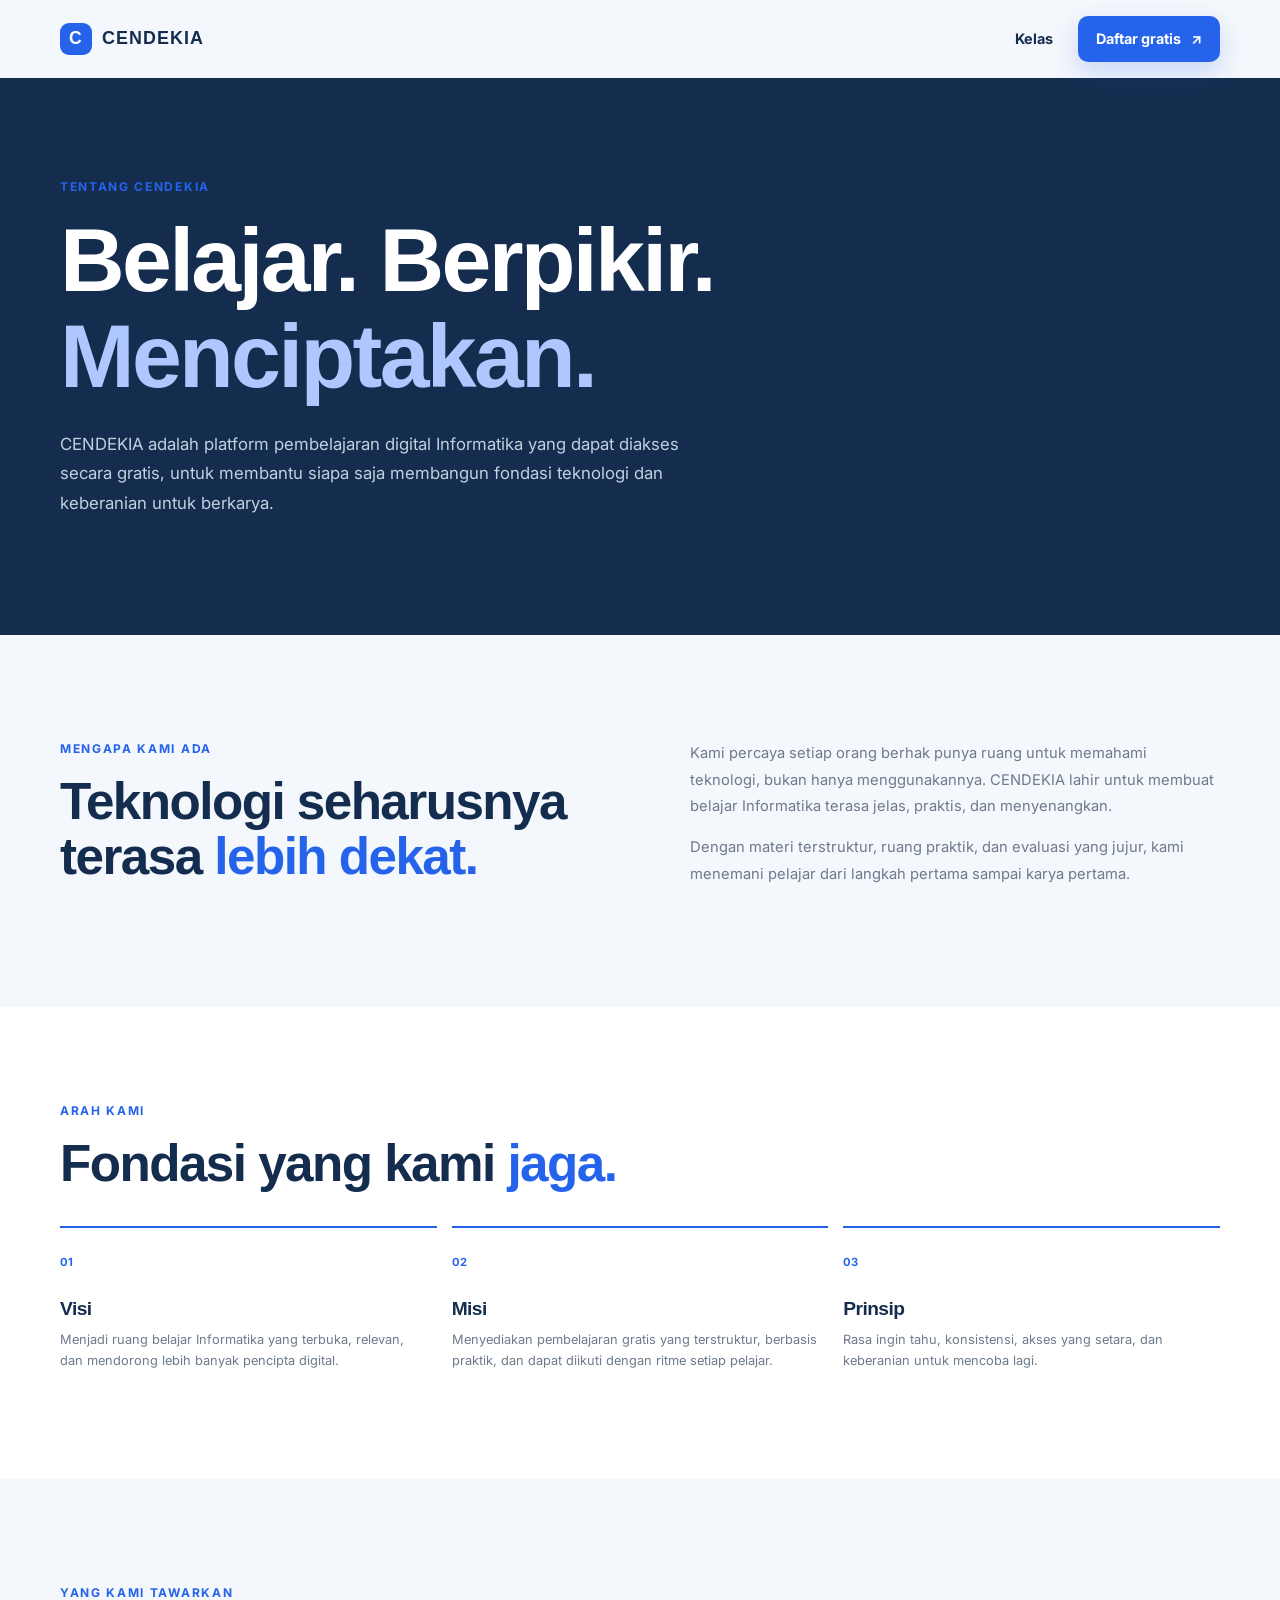
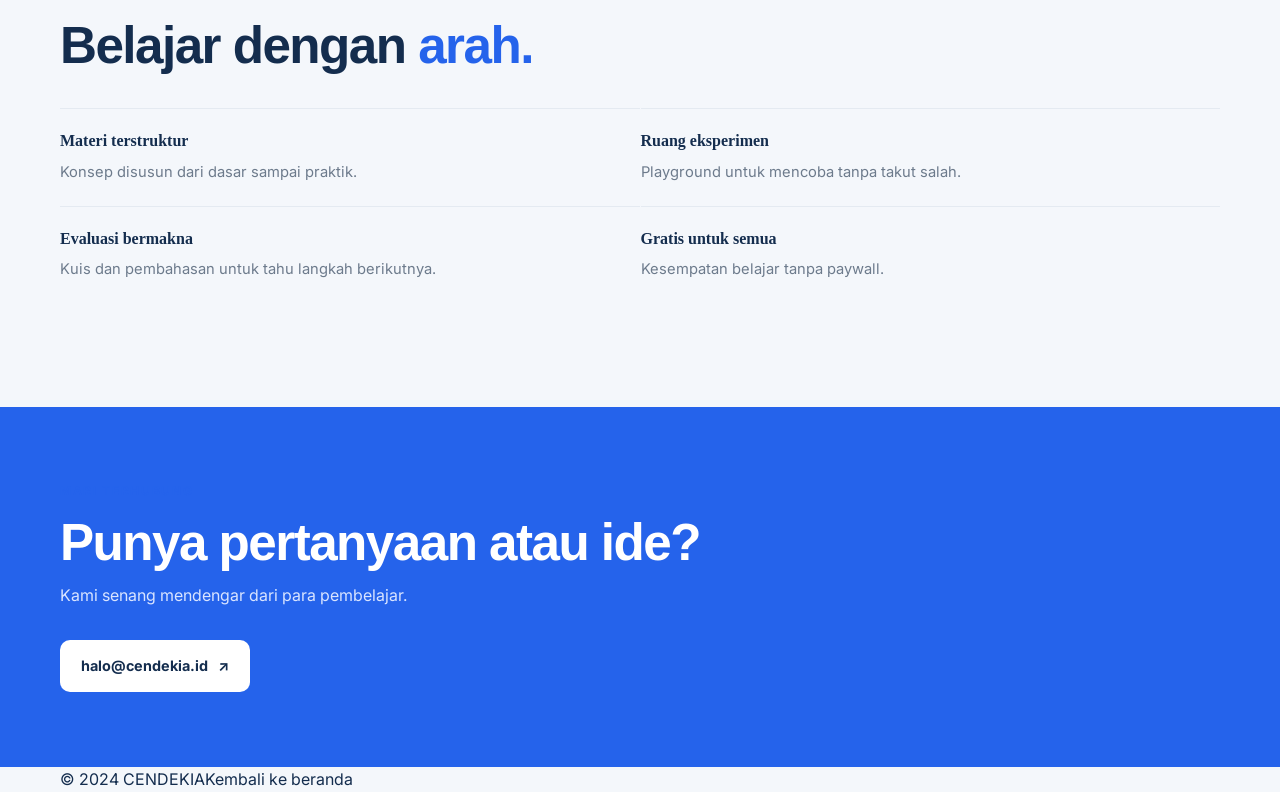
==== about.html @ f60ecfa5 "Initial commit" ====
<!DOCTYPE html><html lang="id"><head><meta charset="UTF-8"><meta name="viewport" content="width=device-width, initial-scale=1.0"><meta name="description" content="Tentang CENDEKIA, platform belajar informatika gratis."><title>Tentang Kami | CENDEKIA</title><link rel="stylesheet" href="css/global.css"><link rel="stylesheet" href="css/components.css"><link rel="stylesheet" href="css/pages.css"><link rel="stylesheet" href="css/about.css"><script src="js/theme.js" defer></script></head><body><header class="site-header"><nav class="navbar container"><a class="brand" href="index.html"><span class="brand-mark">C</span><span>CENDEKIA</span></a><div class="nav-actions"><a class="button button-ghost" href="catalog.html">Kelas</a><a class="button button-primary button-small" href="register.html">Daftar gratis <span>↗</span></a></div></nav></header><main><section class="about-hero"><div class="container"><p class="section-kicker">Tentang CENDEKIA</p><h1>Belajar. Berpikir.<br><em>Menciptakan.</em></h1><p>CENDEKIA adalah platform pembelajaran digital Informatika yang dapat diakses secara gratis, untuk membantu siapa saja membangun fondasi teknologi dan keberanian untuk berkarya.</p></div></section><section class="container about-section about-intro"><div><p class="section-kicker">Mengapa kami ada</p><h2>Teknologi seharusnya terasa <span>lebih dekat.</span></h2></div><div><p>Kami percaya setiap orang berhak punya ruang untuk memahami teknologi, bukan hanya menggunakannya. CENDEKIA lahir untuk membuat belajar Informatika terasa jelas, praktis, dan menyenangkan.</p><p>Dengan materi terstruktur, ruang praktik, dan evaluasi yang jujur, kami menemani pelajar dari langkah pertama sampai karya pertama.</p></div></section><section class="about-values"><div class="container"><div class="about-section-heading"><p class="section-kicker">Arah kami</p><h2>Fondasi yang kami <span>jaga.</span></h2></div><div class="values-grid"><article><span>01</span><h3>Visi</h3><p>Menjadi ruang belajar Informatika yang terbuka, relevan, dan mendorong lebih banyak pencipta digital.</p></article><article><span>02</span><h3>Misi</h3><p>Menyediakan pembelajaran gratis yang terstruktur, berbasis praktik, dan dapat diikuti dengan ritme setiap pelajar.</p></article><article><span>03</span><h3>Prinsip</h3><p>Rasa ingin tahu, konsistensi, akses yang setara, dan keberanian untuk mencoba lagi.</p></article></div></div></section><section class="container about-section advantage-section"><div class="about-section-heading"><p class="section-kicker">Yang kami tawarkan</p><h2>Belajar dengan <span>arah.</span></h2></div><div class="advantage-grid"><div><strong>Materi terstruktur</strong><p>Konsep disusun dari dasar sampai praktik.</p></div><div><strong>Ruang eksperimen</strong><p>Playground untuk mencoba tanpa takut salah.</p></div><div><strong>Evaluasi bermakna</strong><p>Kuis dan pembahasan untuk tahu langkah berikutnya.</p></div><div><strong>Gratis untuk semua</strong><p>Kesempatan belajar tanpa paywall.</p></div></div></section><section class="about-contact"><div class="container"><p class="section-kicker">Mari terhubung</p><h2>Punya pertanyaan atau ide?</h2><p>Kami senang mendengar dari para pembelajar.</p><a class="button button-white" href="mailto:halo@cendekia.id">halo@cendekia.id <span>↗</span></a></div></section></main><footer class="site-footer"><div class="container footer-bottom"><span>© 2024 CENDEKIA</span><a href="index.html">Kembali ke beranda</a></div></footer></body></html>
---- css/global.css ----
@import url('https://fonts.googleapis.com/css2?family=Inter:wght@400;500;600;700&display=swap');
:root { --navy:#142D4E; --blue:#2563EB; --bg:#F4F7FB; --white:#FFFFFF; --green:#16A37A; --orange:#F59E0B; --ink:#142D4E; --muted:#6D7B8C; --line:#E4EAF1; --shadow:0 18px 50px rgba(20,45,78,.10); --radius:18px; }
* { box-sizing:border-box; }
html { scroll-behavior:smooth; }
body { margin:0; color:var(--ink); background:var(--bg); font-family:'Inter','DM Sans',sans-serif; font-size:16px; line-height:1.55; overflow-x:hidden; }
body.menu-open { overflow:hidden; }
a { color:inherit; text-decoration:none; }
button { font:inherit; }
img { display:block; max-width:100%; }
.container { width:min(1160px, calc(100% - 64px)); margin-inline:auto; }
.section { padding-block:110px; }
.section-kicker { color:var(--blue); font-size:.75rem; font-weight:700; letter-spacing:.14em; margin:0 0 15px; text-transform:uppercase; }
h1,h2,h3,p { margin-top:0; }
h1,h2,h3 { font-family:'Space Grotesk',sans-serif; line-height:1.08; letter-spacing:-.03em; }
h2 { font-size:clamp(2rem,4vw,3.2rem); margin-bottom:0; }
.brand { align-items:center; display:inline-flex; gap:10px; font-family:'Space Grotesk',sans-serif; font-size:1.12rem; font-weight:700; letter-spacing:.06em; }
.brand-mark { align-items:center; background:var(--blue); border-radius:9px; color:var(--white); display:inline-flex; font-size:1.1rem; height:32px; justify-content:center; width:32px; }
.button { align-items:center; border:1px solid transparent; border-radius:10px; display:inline-flex; font-size:.9rem; font-weight:700; gap:10px; justify-content:center; padding:14px 20px; transition:transform .2s, box-shadow .2s, background .2s; }
.button:hover { transform:translateY(-2px); }
.button-primary { background:var(--blue); box-shadow:0 10px 24px rgba(37,99,235,.22); color:var(--white); }
.button-primary:hover { box-shadow:0 14px 28px rgba(37,99,235,.32); }
.button-secondary { background:var(--white); border-color:var(--line); color:var(--navy); }
.button-dark { background:var(--navy); color:var(--white); }
.button-white { background:var(--white); color:var(--navy); }
.button-ghost { padding:10px 14px; }
.button-small { padding:11px 17px; }
.text-link { align-items:center; color:var(--blue); display:inline-flex; font-size:.9rem; font-weight:700; gap:8px; white-space:nowrap; }
.text-link span, .course-detail span { font-size:1.1rem; }
.visually-hidden { border:0; clip:rect(0 0 0 0); clip-path:inset(50%); height:1px; margin:-1px; overflow:hidden; padding:0; position:absolute; white-space:nowrap; width:1px; }
body.theme-dark .site-header { background:rgba(13,28,45,.92); } body.theme-dark .site-footer { background:#091625; } body.theme-dark .course-card, body.theme-dark .category-light, body.theme-dark .button-secondary, body.theme-dark .catalog-toolbar, body.theme-dark .quiz-card, body.theme-dark .progress-panel, body.theme-dark .progress-stats article { background:var(--white); color:var(--ink); } body.theme-dark .search-input, body.theme-dark .filter-select { background:#1B3652; color:var(--ink); }
---- css/components.css ----
.site-header { background:rgba(244,247,251,.9); position:sticky; top:0; z-index:20; backdrop-filter:blur(16px); }
.navbar { align-items:center; display:flex; height:78px; justify-content:space-between; }
.nav-panel { align-items:center; display:flex; gap:60px; }
.nav-links,.nav-actions { align-items:center; display:flex; gap:30px; }
.nav-actions { gap:10px; }
.nav-link { color:#718095; font-size:.87rem; font-weight:600; position:relative; }
.nav-link::after { background:var(--blue); bottom:-8px; content:''; height:2px; left:0; position:absolute; transform:scaleX(0); transform-origin:left; transition:transform .2s; width:100%; }
.nav-link:hover,.nav-link.is-active { color:var(--navy); }
.nav-link.is-active::after,.nav-link:hover::after { transform:scaleX(1); }
.menu-toggle { background:none; border:0; cursor:pointer; display:none; padding:8px; }
.menu-toggle span { background:var(--navy); display:block; height:2px; margin:5px 0; transition:.2s; width:22px; }
.hero { align-items:center; display:grid; gap:60px; grid-template-columns:1fr 1.02fr; min-height:calc(100vh - 78px); padding-bottom:120px; padding-top:80px; }
.eyebrow { align-items:center; color:var(--green); display:flex; font-size:.78rem; font-weight:700; gap:9px; letter-spacing:.03em; margin-bottom:22px; }
.eyebrow-dot { background:var(--green); border-radius:50%; box-shadow:0 0 0 5px rgba(22,163,122,.12); display:inline-block; height:7px; width:7px; }
.hero h1 { font-size:clamp(3.2rem,6.1vw,5.5rem); margin-bottom:25px; max-width:670px; }
h1 em,h2 span { color:var(--blue); font-style:normal; }
.hero-description { color:var(--muted); font-size:1.08rem; line-height:1.7; max-width:490px; }
.hero-actions { display:flex; flex-wrap:wrap; gap:12px; margin-top:35px; }
.play-icon { align-items:center; border:1px solid var(--line); border-radius:50%; display:inline-flex; font-size:.55rem; height:24px; justify-content:center; width:24px; }
.hero-proof { align-items:center; display:flex; gap:13px; margin-top:45px; }
.hero-proof p { color:var(--muted); font-size:.78rem; margin:0; }
.hero-proof strong { color:var(--navy); }
.avatar-stack { display:flex; }
.avatar-stack span { align-items:center; background:#DCE8FF; border:2px solid var(--bg); border-radius:50%; color:var(--blue); display:flex; font-size:.58rem; font-weight:700; height:31px; justify-content:center; margin-left:-6px; width:31px; }
.avatar-stack span:first-child { margin-left:0; background:#FFDFC3; color:#B85F22; }
.avatar-stack span:nth-child(2){background:#D2F2E6;color:var(--green)}
.avatar-stack span:nth-child(3){background:#E6DDFB;color:#7D57B8}
.avatar-stack span:last-child{background:var(--navy);color:var(--white)}
.hero-visual { min-height:470px; overflow:hidden; position:relative; }
.hero-grid-lines { background-image:linear-gradient(rgba(37,99,235,.07) 1px,transparent 1px),linear-gradient(90deg,rgba(37,99,235,.07) 1px,transparent 1px); background-size:42px 42px; inset:20px 0 0 35px; mask-image:linear-gradient(to bottom,transparent,black 20%,black 80%,transparent); position:absolute; transform:perspective(500px) rotateY(-12deg) rotateX(5deg); }
.orbit { border:1px solid rgba(37,99,235,.18); border-radius:50%; position:absolute; }
.orbit-one { height:400px; right:5%; top:34px; transform:rotate(31deg); width:260px; }
.orbit-two { border-color:rgba(22,163,122,.18); height:240px; right:16%; top:120px; transform:rotate(-25deg); width:370px; }
.hero-card { background:var(--navy); border-radius:18px; box-shadow:0 30px 60px rgba(20,45,78,.28); color:white; left:16%; overflow:hidden; padding:20px; position:absolute; top:92px; transform:rotate(-3deg); width:min(440px,80%); z-index:2; }
.hero-card-top { align-items:center; color:#AFC0D8; display:flex; font-size:.68rem; gap:8px; }
.live-dot { background:var(--green); border-radius:50%; box-shadow:0 0 0 4px rgba(22,163,122,.15); height:6px; width:6px; }
.hero-card-menu { margin-left:auto; letter-spacing:2px; }
.code-window { background:#0D223A; border:1px solid rgba(255,255,255,.07); border-radius:11px; font-family:monospace; font-size:.75rem; line-height:2; margin-top:20px; min-height:212px; padding:25px 22px 18px; position:relative; }
.window-dots { display:flex; gap:5px; left:15px; position:absolute; top:11px; }
.window-dots i { background:#4D657E; border-radius:50%; height:5px; width:5px; }
.code-window p { margin:0; }
.code-purple { color:#CBA8FF; }
.code-blue { color:#7DB5FF; }
.code-green { color:#5FE0AF; }
.code-orange { color:#FFB45F; }
.code-indent { padding-left:20px; }
.code-indent-2 { padding-left:40px; }
.code-cursor { animation:blink 1s infinite; border-right:2px solid var(--green); display:inline-block; height:15px; vertical-align:middle; }
.hero-card-footer { align-items:center; color:#9EB2C8; display:flex; font-size:.66rem; justify-content:space-between; margin-top:14px; }
.hero-card-footer b { color:var(--green); font-size:.75rem; }
.mini-bar { background:#294461; border-radius:4px; height:5px; overflow:hidden; width:75px; }
.mini-bar i { background:var(--green); display:block; height:100%; width:72%; }
.floating-tag { align-items:center; background:var(--white); border-radius:10px; box-shadow:var(--shadow); display:flex; font-size:.72rem; font-weight:700; gap:8px; padding:10px 13px; position:absolute; z-index:3; }
.tag-code { right:0; top:70px; }
.tag-icon { background:#E5ECFF; border-radius:6px; color:var(--blue); font-family:monospace; padding:5px; }
.tag-progres { bottom:62px; left:3%; }
.progress-ring { align-items:center; border:3px solid var(--green); border-right-color:#D7EFE7; border-radius:50%; color:var(--green); display:flex; font-size:.65rem; height:31px; justify-content:center; width:31px; }
.floating-tag small { color:var(--muted); display:block; font-size:.6rem; font-weight:400; margin-top:1px; }
.spark { color:var(--orange); font-size:1.4rem; position:absolute; }
.spark-one { left:10%; top:55px; }
.spark-two { bottom:35px; right:14%; color:var(--blue); font-size:1rem; }
---- css/pages.css ----
.page-shell { min-height:calc(100vh - 78px); padding:72px 0 110px; }
.page-header { margin-bottom:42px; max-width:650px; }
.page-header h1 { font-size:clamp(2.6rem,5vw,4.4rem); margin-bottom:18px; }
.page-header p { color:var(--muted); font-size:1.02rem; line-height:1.7; margin:0; }
.page-header-row { align-items:end; display:flex; justify-content:space-between; margin-bottom:38px; }
.page-header-row h1 { font-size:clamp(2.3rem,4vw,3.8rem); margin:0; }
.page-header-row p { color:var(--muted); margin:12px 0 0; max-width:550px; }
.auth-page { align-items:center; display:grid; gap:70px; grid-template-columns:1fr 1fr; min-height:calc(100vh - 78px); padding-block:70px; }
.auth-intro { max-width:520px; }
.auth-intro h1 { font-size:clamp(2.8rem,5vw,4.6rem); margin-bottom:22px; }
.auth-intro h1 em { color:var(--blue); font-style:normal; }
.auth-intro>p:not(.section-kicker) { color:var(--muted); line-height:1.7; max-width:430px; }
.auth-points { display:grid; gap:13px; margin-top:32px; }
.auth-point { align-items:center; display:flex; font-size:.86rem; gap:12px; }
.auth-point span { align-items:center; background:#DDF5EC; border-radius:50%; color:var(--green); display:flex; font-size:.8rem; height:27px; justify-content:center; width:27px; }
.auth-form-card { background:var(--white); border:1px solid var(--line); border-radius:20px; box-shadow:var(--shadow); padding:35px; }
.auth-form-card h2 { font-size:1.7rem; margin-bottom:8px; }
.form-subtitle { color:var(--muted); font-size:.82rem; margin-bottom:28px; }
.form-group { margin-bottom:17px; }
.form-label { display:block; font-size:.78rem; font-weight:700; margin-bottom:7px; }
.form-input { background:#FBFCFE; border:1px solid var(--line); border-radius:9px; color:var(--navy); font:inherit; font-size:.86rem; outline:none; padding:13px 14px; transition:border .2s,box-shadow .2s; width:100%; }
.form-input:focus { border-color:var(--blue); box-shadow:0 0 0 3px rgba(37,99,235,.10); }
.form-input.is-invalid { border-color:#D84848; }
.field-error { color:#C23D3D; display:block; font-size:.7rem; margin-top:5px; min-height:15px; }
.password-wrap { position:relative; }
.password-wrap .form-input { padding-right:52px; }
.password-toggle { background:none; border:0; color:var(--muted); cursor:pointer; font-size:.72rem; font-weight:700; padding:7px; position:absolute; right:8px; top:7px; }
.form-options { align-items:center; display:flex; gap:8px; margin:8px 0 22px; }
.check-label { align-items:flex-start; color:var(--muted); display:flex; font-size:.72rem; gap:8px; line-height:1.5; }
.check-label input { accent-color:var(--blue); margin-top:3px; }
.form-submit { width:100%; }
.form-footnote { color:var(--muted); font-size:.78rem; margin:21px 0 0; text-align:center; }
.form-footnote a { color:var(--blue); font-weight:700; }
.auth-notice { background:#FFF7E5; border-left:3px solid var(--orange); color:#8C6200; font-size:.72rem; line-height:1.5; margin-top:20px; padding:10px 12px; }
.catalog-toolbar { align-items:center; background:var(--white); border:1px solid var(--line); border-radius:13px; display:flex; gap:12px; margin-bottom:30px; padding:13px; }
.search-wrap { flex:1; position:relative; }
.search-wrap::before { color:var(--muted); content:'⌕'; font-size:1.2rem; left:14px; position:absolute; top:7px; }
.search-input { background:var(--bg); border:0; border-radius:8px; color:var(--navy); font:inherit; font-size:.84rem; outline:none; padding:11px 14px 11px 40px; width:100%; }
.filter-select { background:var(--bg); border:0; border-radius:8px; color:var(--navy); font:inherit; font-size:.82rem; min-width:190px; outline:none; padding:11px 13px; }
.result-count { color:var(--muted); font-size:.75rem; white-space:nowrap; }
.catalog-grid { display:grid; gap:20px; grid-template-columns:repeat(3,1fr); }
.catalog-card { background:var(--white); border:1px solid var(--line); border-radius:var(--radius); display:flex; flex-direction:column; overflow:hidden; transition:transform .2s,box-shadow .2s; }
.catalog-card:hover { box-shadow:var(--shadow); transform:translateY(-4px); }
.catalog-card .course-body { display:flex; flex:1; flex-direction:column; }
.catalog-card .course-meta { margin-top:auto; }
.empty-state { background:var(--white); border:1px dashed #B8C6D8; border-radius:var(--radius); color:var(--muted); padding:45px; text-align:center; }
.empty-state h2 { color:var(--navy); font-size:1.4rem; margin-bottom:8px; }
.hidden { display:none !important; }
.catalog-card .course-image { height:196px; overflow:hidden; position:relative; }
.catalog-card .course-image::after { background:linear-gradient(180deg,rgba(20,45,78,.04),rgba(20,45,78,.28)); content:''; inset:0; position:absolute; }
.catalog-card .course-image img { height:100%; object-fit:cover; width:100%; }
.catalog-card .course-badge,.catalog-card .course-level { border-radius:5px; color:var(--white); font-size:.6rem; font-weight:700; letter-spacing:.08em; padding:6px 8px; position:absolute; z-index:1; }
.catalog-card .course-badge { background:var(--green); left:17px; top:16px; }
.catalog-card .course-level { background:rgba(20,45,78,.78); right:17px; top:16px; }
.catalog-card .level-orange { background:rgba(181,94,12,.88); }
.catalog-card .level-blue { background:rgba(37,99,235,.88); }
.student-app { background:var(--bg); }
.student-layout { display:grid; grid-template-columns:250px 1fr; min-height:100vh; }
.student-sidebar { background:var(--navy); color:var(--white); display:flex; flex-direction:column; padding:30px 20px 24px; }
.student-sidebar .brand { margin:0 10px 55px; }
.student-nav { display:grid; gap:5px; }
.student-nav-label { color:#8095AE; font-size:.62rem; font-weight:700; letter-spacing:.13em; margin:0 10px 12px; text-transform:uppercase; }
.student-nav-label:not(:first-child) { margin-top:28px; }
.student-nav-link { align-items:center; border-radius:9px; color:#B7C7DA; display:flex; font-size:.8rem; gap:13px; padding:12px 13px; transition:.2s; }
.student-nav-link span { font-size:1.05rem; text-align:center; width:19px; }
.student-nav-link:hover,.student-nav-link.is-active { background:rgba(255,255,255,.1); color:var(--white); }
.student-nav-link.is-active { box-shadow:inset 3px 0 var(--blue); }
.student-logout { background:none; border:0; border-top:1px solid rgba(255,255,255,.1); color:#B7C7DA; cursor:pointer; font-size:.8rem; margin-top:auto; padding:22px 13px 0; text-align:left; }
.student-logout span { margin-right:12px; }
.student-main { max-width:1420px; padding:38px clamp(24px,4vw,62px) 70px; width:100%; }
.student-header { align-items:center; display:flex; justify-content:space-between; margin-bottom:33px; }
.student-header h1 { font-size:clamp(1.7rem,3vw,2.4rem); margin:0; }
.student-header .section-kicker { margin-bottom:9px; }
.student-profile { align-items:center; display:flex; gap:10px; }
.profile-avatar { align-items:center; background:#DDE8FF; border-radius:50%; color:var(--blue); display:flex; font-weight:700; height:40px; justify-content:center; width:40px; }
.student-profile strong,.student-profile small { display:block; font-size:.78rem; }
.student-profile small { color:var(--muted); font-size:.67rem; margin-top:2px; }
.student-menu { display:none; }
.dashboard-welcome { align-items:center; background:var(--blue); border-radius:18px; color:var(--white); display:flex; justify-content:space-between; min-height:245px; overflow:hidden; padding:37px 45px; position:relative; }
.dashboard-welcome .section-kicker { color:#AFC7FF; }
.dashboard-welcome h2 { font-size:clamp(1.7rem,3vw,2.5rem); margin-bottom:12px; }
.dashboard-welcome h2 em { color:#C2D3FF; font-style:normal; }
.dashboard-welcome p:not(.section-kicker) { color:#D6E1FF; font-size:.82rem; margin-bottom:24px; }
.welcome-art { align-items:center; background:rgba(255,255,255,.1); border:1px solid rgba(255,255,255,.2); border-radius:50%; display:flex; height:190px; justify-content:center; margin-right:5%; transform:rotate(-12deg); width:190px; }
.welcome-art span { font-family:monospace; font-size:2.6rem; }
.welcome-art b,.welcome-art i { position:absolute; }
.welcome-art b { font-size:1.8rem; right:-8px; top:18px; }
.welcome-art i { bottom:16px; color:#FFD27D; font-size:1.6rem; left:1px; }
.stat-grid { display:grid; gap:15px; grid-template-columns:repeat(4,1fr); margin:20px 0 42px; }
.stat-card { align-items:center; background:var(--white); border:1px solid var(--line); border-radius:12px; display:flex; gap:13px; padding:20px 17px; }
.stat-icon { align-items:center; border-radius:9px; display:flex; font-size:1.2rem; height:41px; justify-content:center; width:41px; }
.stat-icon.blue { background:#E7EEFF; color:var(--blue); }
.stat-icon.green { background:#DDF5EC; color:var(--green); }
.stat-icon.orange { background:#FFF2D5; color:var(--orange); }
.stat-icon.navy { background:#E7EDF5; color:var(--navy); }
.stat-card strong,.stat-card span { display:block; }
.stat-card strong { font-family:'Space Grotesk'; font-size:1.35rem; }
.stat-card span:not(.stat-icon) { color:var(--muted); font-size:.67rem; margin-top:3px; }
.dashboard-columns { display:grid; gap:30px; grid-template-columns:minmax(0,1.5fr) minmax(270px,.8fr); }
.section-title-row { align-items:end; display:flex; justify-content:space-between; margin-bottom:18px; }
.section-title-row h2 { font-size:1.4rem; }
.section-title-row .section-kicker { margin-bottom:8px; }
.learning-course-list { display:grid; gap:13px; }
.learning-course-card,.recommendation-card,.quick-card { background:var(--white); border:1px solid var(--line); border-radius:14px; }
.learning-course-card { display:flex; overflow:hidden; }
.learning-course-card>img { height:170px; object-fit:cover; width:170px; }
.learning-course-body { flex:1; padding:20px 22px; }
.course-card-heading { align-items:start; display:flex; justify-content:space-between; }
.course-card-heading h3 { font-size:1.1rem; margin:0 0 7px; }
.course-card-heading .course-label { margin-bottom:6px; }
.learning-course-body>p { color:var(--muted); font-size:.75rem; line-height:1.5; margin-bottom:17px; }
.course-percent { color:var(--blue); font-size:.8rem; font-weight:700; }
.progress-track { background:#E8EEF5; border-radius:10px; height:7px; overflow:hidden; }
.progress-track span { background:var(--blue); border-radius:inherit; display:block; height:100%; }
.course-card-footer { align-items:center; color:var(--muted); display:flex; font-size:.67rem; justify-content:space-between; margin-top:12px; }
.course-card-footer .text-link { font-size:.72rem; }
.dashboard-aside { display:grid; gap:20px; align-content:start; }
.recommendation-card { padding:23px; }
.recommendation-card .section-title-row { margin-bottom:7px; }
.recommendation-item { align-items:center; border-bottom:1px solid var(--line); display:flex; gap:10px; padding:14px 0; }
.recommendation-item:last-child { border-bottom:0; }
.recommendation-icon { align-items:center; border-radius:8px; display:flex; font-family:monospace; font-size:.75rem; height:38px; justify-content:center; width:38px; }
.recommendation-icon.blue { background:#E7EEFF; color:var(--blue); }
.recommendation-icon.green { background:#DDF5EC; color:var(--green); }
.recommendation-icon.orange { background:#FFF2D5; color:var(--orange); }
.recommendation-icon.navy { background:#E7EDF5; color:var(--navy); }
.recommendation-icon.purple { background:#EFE8FF; color:#7C4DCC; }
.recommendation-item span:nth-child(2) { flex:1; }
.recommendation-item strong,.recommendation-item small { display:block; }
.recommendation-item strong { font-size:.78rem; }
.recommendation-item small { color:var(--muted); font-size:.64rem; margin-top:3px; }
.recommendation-item>b { color:var(--blue); }
.quick-card { background:#E9F0FF; border:0; padding:23px; }
.quick-card h3 { font-size:1.25rem; }
.quick-card>p:not(.section-kicker) { color:var(--muted); font-size:.75rem; }
.quick-card .button { font-size:.72rem; padding:10px 13px; }
.dashboard-section.compact { margin-top:42px; }
.activity-list { background:var(--white); border:1px solid var(--line); border-radius:14px; padding:5px 20px; }
.activity-item { align-items:center; border-bottom:1px solid var(--line); display:flex; gap:13px; padding:14px 0; }
.activity-item:last-child { border:0; }
.activity-dot { background:var(--green); border:4px solid #DDF5EC; border-radius:50%; height:12px; width:12px; }
.activity-item strong,.activity-item small { display:block; }
.activity-item strong { font-size:.75rem; }
.activity-item small { color:var(--muted); font-size:.65rem; margin-top:3px; }
.empty-activity { align-items:center; color:var(--muted); display:flex; gap:12px; padding:17px 0; }
.empty-activity span { color:var(--orange); font-size:1.2rem; }
.empty-activity p { font-size:.75rem; margin:0; }
.dashboard-tools { display:grid; gap:15px; grid-template-columns:repeat(4,1fr); margin-top:36px; }
.dashboard-tools article { background:var(--white); border:1px solid var(--line); border-radius:14px; padding:20px; scroll-margin-top:25px; }
.dashboard-tools h2 { font-size:1.05rem; margin-bottom:8px; }
.dashboard-tools article>p:not(.section-kicker) { color:var(--muted); font-size:.7rem; line-height:1.5; min-height:42px; }
.dashboard-tools .text-link { font-size:.7rem; }
.learning-room { background:var(--bg); }
.learning-header { align-items:center; background:var(--white); border-bottom:1px solid var(--line); display:flex; gap:25px; min-height:76px; padding:14px 35px; }
.learning-course-name { border-left:1px solid var(--line); display:grid; gap:2px; padding-left:25px; }
.learning-course-name small { color:var(--muted); font-size:.6rem; font-weight:700; letter-spacing:.12em; }
.learning-course-name strong { font-family:'Space Grotesk'; font-size:.93rem; }
.learning-progress { margin-left:auto; width:220px; }
.learning-progress>span { color:var(--muted); display:block; font-size:.67rem; margin-bottom:6px; text-align:right; }
.learning-progress .progress-track { height:6px; }
.learning-progress .progress-track span { background:var(--green); }
.back-dashboard { color:var(--blue); font-size:.75rem; font-weight:700; }
.curriculum-toggle { background:none; border:0; cursor:pointer; display:none; }
.learning-layout { display:grid; grid-template-columns:290px minmax(0,1fr); min-height:calc(100vh - 76px); }
.curriculum-sidebar { background:var(--white); border-right:1px solid var(--line); padding:36px 22px; }
.curriculum-heading { margin-bottom:27px; }
.curriculum-heading h2 { font-size:1.35rem; }
.curriculum-heading .section-kicker { margin-bottom:9px; }
.curriculum-chapter { margin-bottom:23px; }
.curriculum-chapter h3 { align-items:center; display:flex; font-family:'DM Sans'; font-size:.72rem; gap:9px; margin-bottom:8px; }
.curriculum-chapter h3 span { color:var(--blue); font-family:'Space Grotesk'; }
.curriculum-lesson { align-items:flex-start; background:none; border:0; border-left:2px solid var(--line); color:var(--muted); cursor:pointer; display:flex; font-size:.69rem; gap:9px; line-height:1.4; padding:9px 5px 9px 12px; text-align:left; width:100%; }
.curriculum-lesson:hover,.curriculum-lesson.is-current { background:#F4F7FB; border-left-color:var(--blue); color:var(--navy); }
.curriculum-lesson.is-complete { color:var(--green); }
.lesson-check { font-weight:700; min-width:12px; }
.lesson-area { margin:0 auto; max-width:920px; padding:45px clamp(22px,6vw,80px) 55px; width:100%; }
.lesson-breadcrumb { color:var(--muted); display:flex; font-size:.69rem; gap:10px; margin-bottom:29px; }
.lesson-title-row { align-items:start; display:flex; justify-content:space-between; }
.lesson-title-row h1 { font-size:clamp(2rem,4vw,3.3rem); margin-bottom:28px; }
.lesson-status { background:#FFF2D5; border-radius:20px; color:#A16A00; font-size:.67rem; padding:7px 12px; white-space:nowrap; }
.lesson-status.is-complete { background:#DDF5EC; color:var(--green); }
.lesson-illustration { align-items:center; background:linear-gradient(135deg,#142D4E,#2563EB); border-radius:15px; color:var(--white); display:flex; gap:22px; min-height:150px; overflow:hidden; padding:30px; position:relative; }
.lesson-illustration::after { border:1px solid rgba(255,255,255,.2); border-radius:50%; content:''; height:280px; position:absolute; right:-50px; top:-100px; width:280px; }
.lesson-illustration span { font-family:monospace; font-size:3rem; }
.lesson-illustration b { font-family:'Space Grotesk'; font-size:1.3rem; }
.lesson-copy { font-size:.92rem; line-height:1.8; padding-top:34px; }
.lesson-copy>p { color:var(--muted); }
.lesson-copy h2 { font-size:1.25rem; margin-top:30px; }
.lesson-copy pre { background:#10243D; border-radius:11px; color:#C9D9F1; font-family:monospace; font-size:.8rem; line-height:1.7; overflow:auto; padding:23px; }
.lesson-summary { background:#E9F0FF; border-left:3px solid var(--blue); border-radius:8px; margin-top:25px; padding:17px 20px; }
.lesson-summary strong { font-family:'Space Grotesk'; }
.lesson-summary p { color:var(--muted); font-size:.78rem; margin:7px 0 0; }
.lesson-navigation { border-top:1px solid var(--line); display:flex; gap:10px; justify-content:space-between; margin-top:38px; padding-top:25px; }
.lesson-navigation .button { font-size:.72rem; padding:11px 15px; }
.lesson-navigation button:disabled { cursor:not-allowed; opacity:.45; transform:none; }
.detail-hero { background:var(--navy); color:var(--white); padding:80px 0; }
.detail-hero-inner { align-items:center; display:grid; gap:65px; grid-template-columns:1.2fr .8fr; }
.detail-hero h1 { font-size:clamp(2.7rem,5vw,4.7rem); margin-bottom:20px; }
.detail-hero p { color:#B5C6D9; line-height:1.7; max-width:600px; }
.detail-label { color:#83AFFF; font-size:.72rem; font-weight:700; letter-spacing:.13em; margin-bottom:16px; text-transform:uppercase; }
.detail-visual { border-radius:18px; min-height:285px; overflow:hidden; position:relative; }
.detail-visual img { height:100%; object-fit:cover; opacity:.68; position:absolute; width:100%; }
.detail-visual::after { background:linear-gradient(135deg,rgba(37,99,235,.55),rgba(20,45,78,.28)); content:''; inset:0; position:absolute; }
.detail-stat-card { background:rgba(255,255,255,.11); border:1px solid rgba(255,255,255,.16); border-radius:13px; bottom:20px; display:grid; gap:14px; grid-template-columns:repeat(3,1fr); left:20px; padding:15px; position:absolute; right:20px; z-index:1; }
.detail-stat { border-right:1px solid rgba(255,255,255,.17); padding-right:10px; }
.detail-stat:last-child { border:0; }
.detail-stat strong { display:block; font-family:'Space Grotesk',sans-serif; font-size:1.05rem; }
.detail-stat span { color:#B5C6D9; display:block; font-size:.62rem; margin-top:3px; }
.detail-main { display:grid; gap:70px; grid-template-columns:1.15fr .85fr; padding-block:85px; }
.detail-main h2 { font-size:2rem; margin-bottom:28px; }
.objective-list { display:grid; gap:13px; list-style:none; margin:0 0 58px; padding:0; }
.objective-list li { align-items:flex-start; display:flex; font-size:.88rem; gap:13px; }
.objective-list li::before { color:var(--green); content:'✓'; font-weight:700; }
.curriculum { border-top:1px solid var(--line); }
.curriculum-item { align-items:center; border-bottom:1px solid var(--line); display:flex; gap:16px; padding:19px 0; }
.chapter-number { align-items:center; background:#E7EEFF; border-radius:8px; color:var(--blue); display:flex; font-size:.72rem; font-weight:700; height:34px; justify-content:center; width:34px; }
.curriculum-item h3 { font-family:'DM Sans',sans-serif; font-size:.9rem; letter-spacing:0; margin:0; }
.curriculum-item span:last-child { color:var(--muted); font-size:.72rem; margin-left:auto; }
.detail-aside { align-self:start; background:var(--white); border:1px solid var(--line); border-radius:16px; box-shadow:var(--shadow); padding:27px; position:sticky; top:105px; }
.detail-aside h2 { font-size:1.55rem; margin-bottom:22px; }
.aside-list { display:grid; gap:15px; list-style:none; margin:0 0 24px; padding:0; }
.aside-list li { align-items:center; color:var(--muted); display:flex; font-size:.8rem; gap:10px; }
.aside-list li strong { color:var(--navy); margin-left:auto; }
.detail-aside .button { width:100%; }
.aside-note { color:var(--muted); font-size:.68rem; line-height:1.5; margin:16px 0 0; text-align:center; }
@media (max-width:900px) { .auth-page,.detail-hero-inner,.detail-main { gap:40px; grid-template-columns:1fr; }
.auth-intro { max-width:650px; }
.catalog-grid { grid-template-columns:repeat(2,1fr); }
.detail-aside { position:static; }
.detail-visual { min-height:240px; max-width:620px; }
.detail-main { padding-block:70px; }
}
@media (max-width:640px) { .page-shell { padding:50px 0 75px; }
.page-header-row { align-items:flex-start; flex-direction:column; gap:18px; }
.auth-page { padding-block:45px 75px; }
.auth-form-card { padding:23px 18px; }
.auth-intro h1 { font-size:2.8rem; }
.catalog-toolbar { align-items:stretch; flex-direction:column; }
.filter-select { min-width:0; width:100%; }
.result-count { padding:2px 3px; }
.catalog-grid { grid-template-columns:1fr; }
.detail-hero { padding:58px 0; }
.detail-hero-inner { gap:32px; }
.detail-hero h1 { font-size:2.75rem; }
.detail-stat-card { gap:8px; left:12px; padding:12px; right:12px; }
.detail-stat strong { font-size:.88rem; }
.detail-stat span { font-size:.56rem; }
.detail-main h2 { font-size:1.7rem; }
.detail-main { padding-block:55px; }
}
---- css/about.css ----
.about-hero{background:var(--navy);color:var(--white);padding:100px 0}.about-hero h1{font-size:clamp(3rem,7vw,6rem);margin-bottom:25px}.about-hero h1 em{color:#AFC7FF;font-style:normal}.about-hero>div>p:last-child{color:#C1D0DF;font-size:1.05rem;line-height:1.75;max-width:620px}.about-section{display:grid;gap:100px;grid-template-columns:1fr 1fr;padding-block:105px}.about-section h2,.about-section-heading h2{font-size:clamp(2rem,4vw,3.2rem)}.about-section>div:last-child p{color:var(--muted);font-size:.92rem;line-height:1.8}.about-values{background:var(--white);padding-block:95px}.about-section-heading{margin-bottom:35px}.values-grid{display:grid;gap:15px;grid-template-columns:repeat(3,1fr)}.values-grid article{border-top:2px solid var(--blue);padding:20px 10px 0 0}.values-grid span{color:var(--blue);font-size:.7rem;font-weight:700}.values-grid h3{font-size:1.2rem;margin:26px 0 10px}.values-grid p,.advantage-grid p{color:var(--muted);font-size:.8rem;line-height:1.65}.advantage-section{display:block}.advantage-grid{display:grid;gap:1px;grid-template-columns:repeat(2,1fr)}.advantage-grid div{border-top:1px solid var(--line);padding:19px 15px 19px 0}.advantage-grid strong{font-family:'Space Grotesk';font-size:1rem}.advantage-grid p{margin:5px 0 0}.about-contact{background:var(--blue);color:var(--white);padding:75px 0}.about-contact h2{font-size:clamp(2rem,4vw,3.5rem);margin-bottom:12px}.about-contact p:not(.section-kicker){color:#D9E4FF}.about-contact .button{margin-top:16px}@media(max-width:700px){.about-hero{padding:65px 0}.about-section{display:block;padding-block:70px}.about-section>div+div{margin-top:30px}.values-grid{grid-template-columns:1fr}.advantage-grid{grid-template-columns:1fr}.about-values{padding-block:70px}}
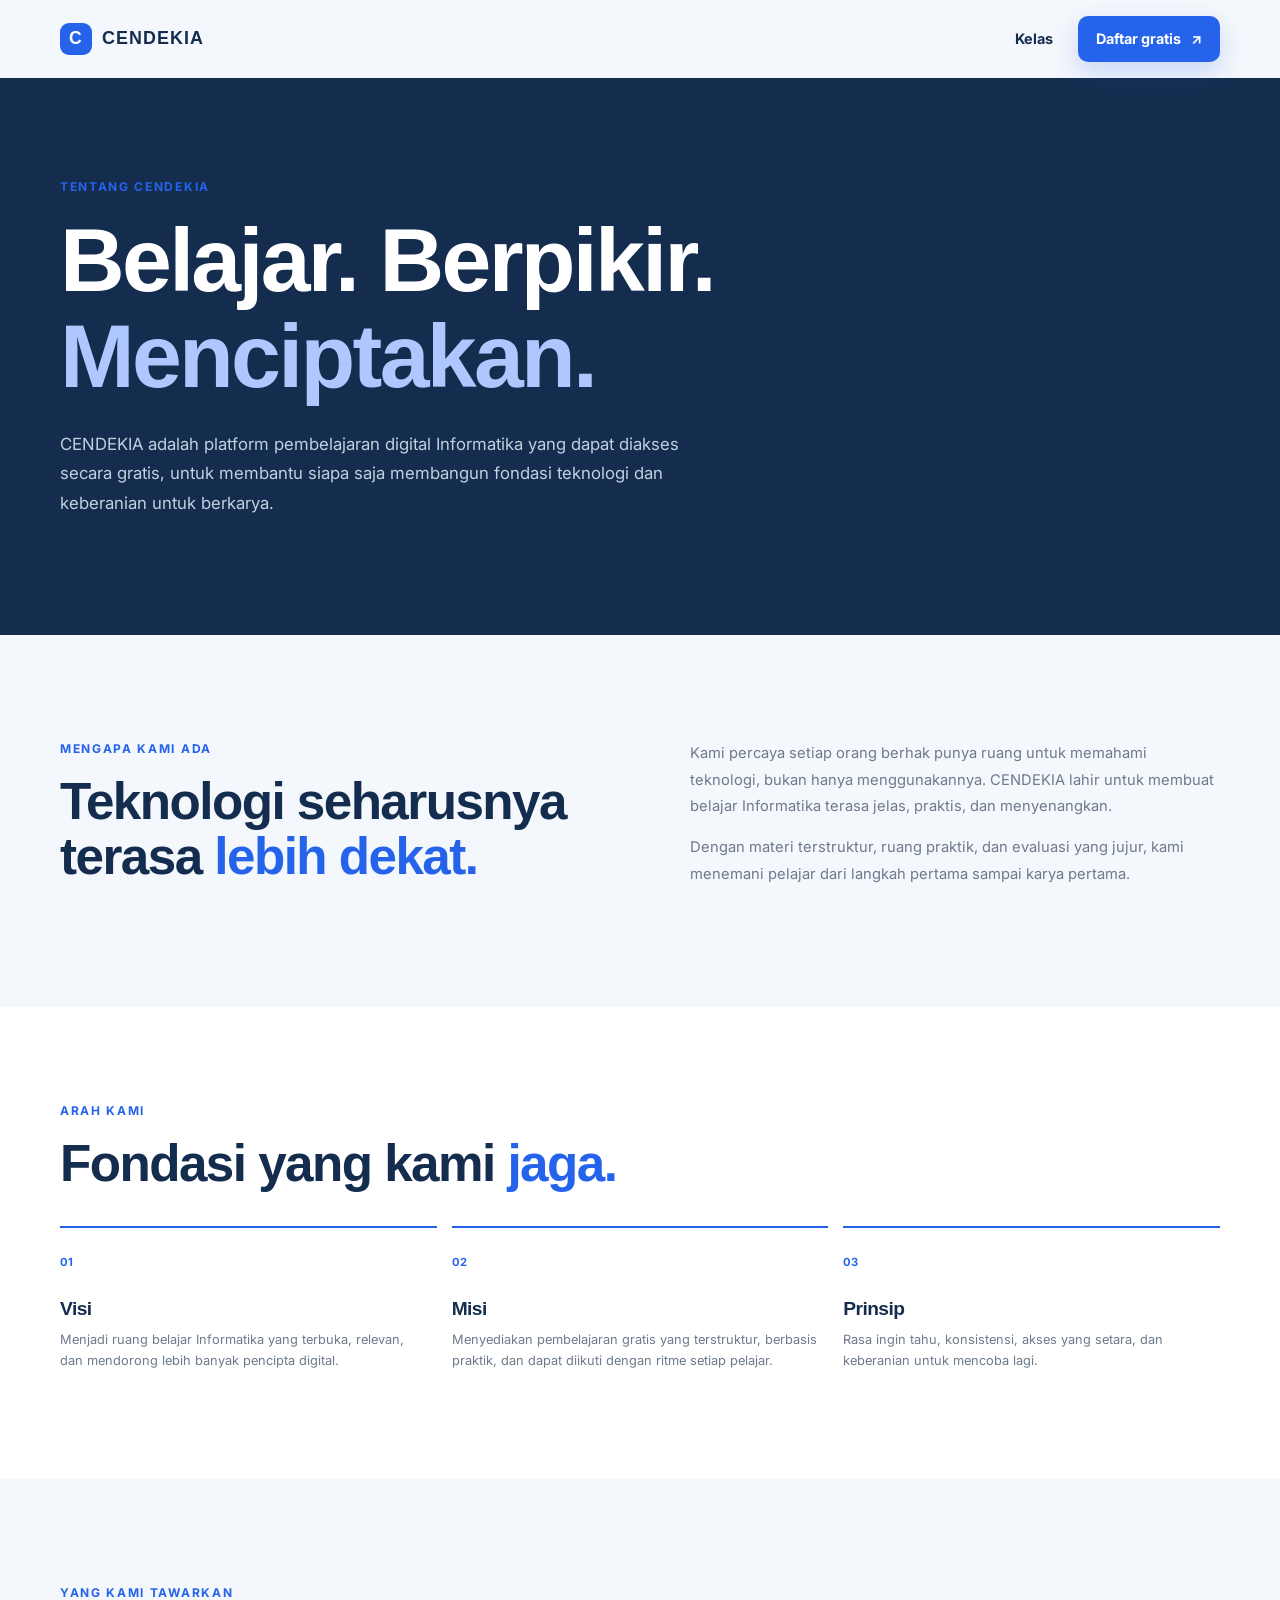
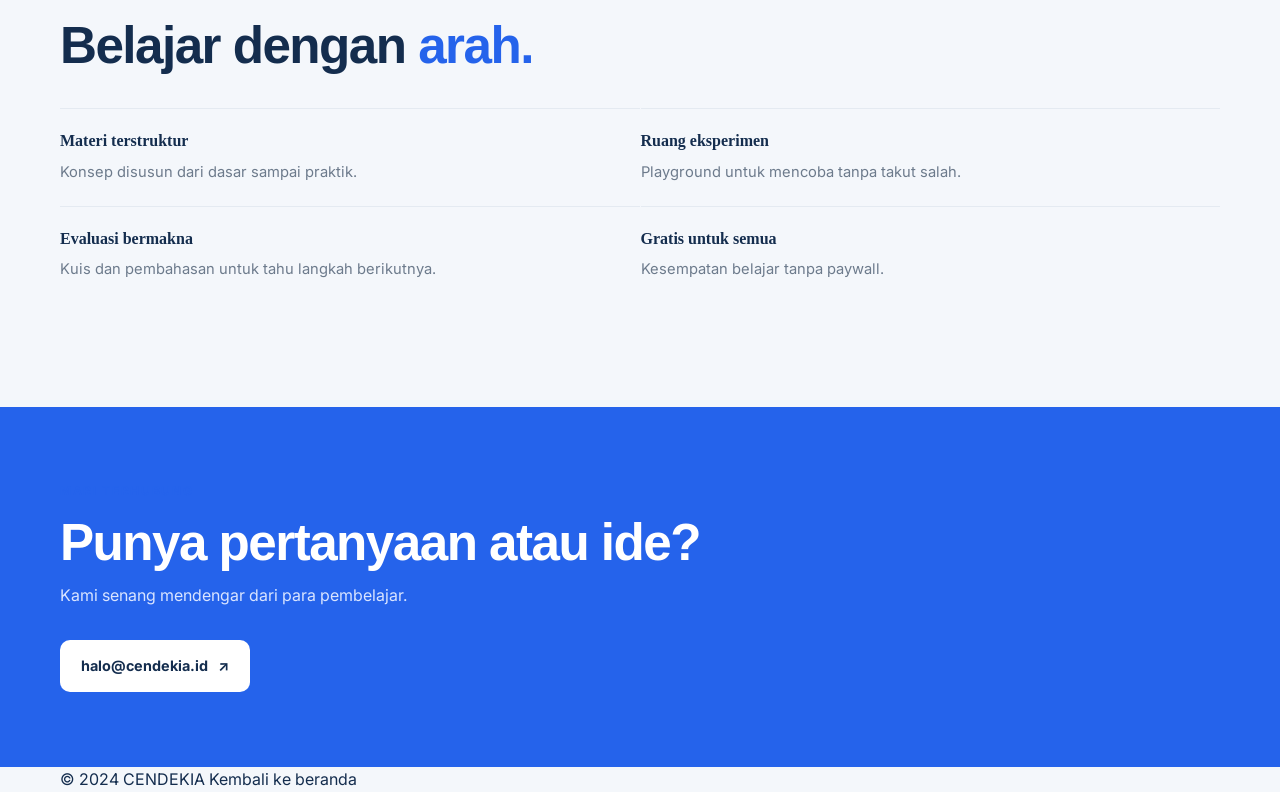
==== commit eca59ebc: "fix#5" ====
--- a/about.html
+++ b/about.html
@@ -1 +1,140 @@
-<!DOCTYPE html><html lang="id"><head><meta charset="UTF-8"><meta name="viewport" content="width=device-width, initial-scale=1.0"><meta name="description" content="Tentang CENDEKIA, platform belajar informatika gratis."><title>Tentang Kami | CENDEKIA</title><link rel="stylesheet" href="css/global.css"><link rel="stylesheet" href="css/components.css"><link rel="stylesheet" href="css/pages.css"><link rel="stylesheet" href="css/about.css"><script src="js/theme.js" defer></script></head><body><header class="site-header"><nav class="navbar container"><a class="brand" href="index.html"><span class="brand-mark">C</span><span>CENDEKIA</span></a><div class="nav-actions"><a class="button button-ghost" href="catalog.html">Kelas</a><a class="button button-primary button-small" href="register.html">Daftar gratis <span>↗</span></a></div></nav></header><main><section class="about-hero"><div class="container"><p class="section-kicker">Tentang CENDEKIA</p><h1>Belajar. Berpikir.<br><em>Menciptakan.</em></h1><p>CENDEKIA adalah platform pembelajaran digital Informatika yang dapat diakses secara gratis, untuk membantu siapa saja membangun fondasi teknologi dan keberanian untuk berkarya.</p></div></section><section class="container about-section about-intro"><div><p class="section-kicker">Mengapa kami ada</p><h2>Teknologi seharusnya terasa <span>lebih dekat.</span></h2></div><div><p>Kami percaya setiap orang berhak punya ruang untuk memahami teknologi, bukan hanya menggunakannya. CENDEKIA lahir untuk membuat belajar Informatika terasa jelas, praktis, dan menyenangkan.</p><p>Dengan materi terstruktur, ruang praktik, dan evaluasi yang jujur, kami menemani pelajar dari langkah pertama sampai karya pertama.</p></div></section><section class="about-values"><div class="container"><div class="about-section-heading"><p class="section-kicker">Arah kami</p><h2>Fondasi yang kami <span>jaga.</span></h2></div><div class="values-grid"><article><span>01</span><h3>Visi</h3><p>Menjadi ruang belajar Informatika yang terbuka, relevan, dan mendorong lebih banyak pencipta digital.</p></article><article><span>02</span><h3>Misi</h3><p>Menyediakan pembelajaran gratis yang terstruktur, berbasis praktik, dan dapat diikuti dengan ritme setiap pelajar.</p></article><article><span>03</span><h3>Prinsip</h3><p>Rasa ingin tahu, konsistensi, akses yang setara, dan keberanian untuk mencoba lagi.</p></article></div></div></section><section class="container about-section advantage-section"><div class="about-section-heading"><p class="section-kicker">Yang kami tawarkan</p><h2>Belajar dengan <span>arah.</span></h2></div><div class="advantage-grid"><div><strong>Materi terstruktur</strong><p>Konsep disusun dari dasar sampai praktik.</p></div><div><strong>Ruang eksperimen</strong><p>Playground untuk mencoba tanpa takut salah.</p></div><div><strong>Evaluasi bermakna</strong><p>Kuis dan pembahasan untuk tahu langkah berikutnya.</p></div><div><strong>Gratis untuk semua</strong><p>Kesempatan belajar tanpa paywall.</p></div></div></section><section class="about-contact"><div class="container"><p class="section-kicker">Mari terhubung</p><h2>Punya pertanyaan atau ide?</h2><p>Kami senang mendengar dari para pembelajar.</p><a class="button button-white" href="mailto:halo@cendekia.id">halo@cendekia.id <span>↗</span></a></div></section></main><footer class="site-footer"><div class="container footer-bottom"><span>© 2024 CENDEKIA</span><a href="index.html">Kembali ke beranda</a></div></footer></body></html>+<!doctype html>
+<!-- Deskripsi halaman: about.html - Antarmuka CENDEKIA untuk bagian about. -->
+<html lang="id">
+  <head>
+    <meta charset="UTF-8" />
+    <meta name="viewport" content="width=device-width, initial-scale=1.0" />
+    <meta name="description" content="Tentang CENDEKIA, platform belajar informatika gratis." />
+    <title>Tentang Kami | CENDEKIA</title>
+    <link rel="stylesheet" href="css/global.css" />
+    <link rel="stylesheet" href="css/components.css" />
+    <link rel="stylesheet" href="css/pages.css" />
+    <link rel="stylesheet" href="css/about.css" />
+    <script src="js/theme.js" defer></script>
+  </head>
+  <body>
+    <header class="site-header">
+      <nav class="navbar container">
+        <a class="brand" href="index.html">
+          <span class="brand-mark">C</span>
+          <span>CENDEKIA</span>
+        </a>
+        <div class="nav-actions">
+          <a class="button button-ghost" href="catalog.html">Kelas</a>
+          <a class="button button-primary button-small" href="register.html">
+            Daftar gratis <span>↗</span>
+          </a>
+        </div>
+      </nav>
+    </header>
+
+    <main>
+      <section class="about-hero">
+        <div class="container">
+          <p class="section-kicker">Tentang CENDEKIA</p>
+          <h1>Belajar. Berpikir.<br /><em>Menciptakan.</em></h1>
+          <p>
+            CENDEKIA adalah platform pembelajaran digital Informatika yang dapat diakses secara
+            gratis, untuk membantu siapa saja membangun fondasi teknologi dan keberanian untuk
+            berkarya.
+          </p>
+        </div>
+      </section>
+
+      <section class="container about-section about-intro">
+        <div>
+          <p class="section-kicker">Mengapa kami ada</p>
+          <h2>Teknologi seharusnya terasa <span>lebih dekat.</span></h2>
+        </div>
+        <div>
+          <p>
+            Kami percaya setiap orang berhak punya ruang untuk memahami teknologi, bukan hanya
+            menggunakannya. CENDEKIA lahir untuk membuat belajar Informatika terasa jelas, praktis,
+            dan menyenangkan.
+          </p>
+          <p>
+            Dengan materi terstruktur, ruang praktik, dan evaluasi yang jujur, kami menemani pelajar
+            dari langkah pertama sampai karya pertama.
+          </p>
+        </div>
+      </section>
+
+      <section class="about-values">
+        <div class="container">
+          <div class="about-section-heading">
+            <p class="section-kicker">Arah kami</p>
+            <h2>Fondasi yang kami <span>jaga.</span></h2>
+          </div>
+          <div class="values-grid">
+            <article>
+              <span>01</span>
+              <h3>Visi</h3>
+              <p>
+                Menjadi ruang belajar Informatika yang terbuka, relevan, dan mendorong lebih banyak
+                pencipta digital.
+              </p>
+            </article>
+            <article>
+              <span>02</span>
+              <h3>Misi</h3>
+              <p>
+                Menyediakan pembelajaran gratis yang terstruktur, berbasis praktik, dan dapat
+                diikuti dengan ritme setiap pelajar.
+              </p>
+            </article>
+            <article>
+              <span>03</span>
+              <h3>Prinsip</h3>
+              <p>
+                Rasa ingin tahu, konsistensi, akses yang setara, dan keberanian untuk mencoba lagi.
+              </p>
+            </article>
+          </div>
+        </div>
+      </section>
+
+      <section class="container about-section advantage-section">
+        <div class="about-section-heading">
+          <p class="section-kicker">Yang kami tawarkan</p>
+          <h2>Belajar dengan <span>arah.</span></h2>
+        </div>
+        <div class="advantage-grid">
+          <div>
+            <strong>Materi terstruktur</strong>
+            <p>Konsep disusun dari dasar sampai praktik.</p>
+          </div>
+          <div>
+            <strong>Ruang eksperimen</strong>
+            <p>Playground untuk mencoba tanpa takut salah.</p>
+          </div>
+          <div>
+            <strong>Evaluasi bermakna</strong>
+            <p>Kuis dan pembahasan untuk tahu langkah berikutnya.</p>
+          </div>
+          <div>
+            <strong>Gratis untuk semua</strong>
+            <p>Kesempatan belajar tanpa paywall.</p>
+          </div>
+        </div>
+      </section>
+
+      <section class="about-contact">
+        <div class="container">
+          <p class="section-kicker">Mari terhubung</p>
+          <h2>Punya pertanyaan atau ide?</h2>
+          <p>Kami senang mendengar dari para pembelajar.</p>
+          <a class="button button-white" href="mailto:halo@cendekia.id">
+            halo@cendekia.id <span>↗</span>
+          </a>
+        </div>
+      </section>
+    </main>
+
+    <footer class="site-footer">
+      <div class="container footer-bottom">
+        <span>© 2024 CENDEKIA</span>
+        <a href="index.html">Kembali ke beranda</a>
+      </div>
+    </footer>
+  </body>
+</html>
--- a/css/global.css
+++ b/css/global.css
@@ -1,30 +1,187 @@
+/* Deskripsi: Gaya global: variabel warna, reset elemen, tipografi, tema, dan tata letak dasar. */
 @import url('https://fonts.googleapis.com/css2?family=Inter:wght@400;500;600;700&display=swap');
-:root { --navy:#142D4E; --blue:#2563EB; --bg:#F4F7FB; --white:#FFFFFF; --green:#16A37A; --orange:#F59E0B; --ink:#142D4E; --muted:#6D7B8C; --line:#E4EAF1; --shadow:0 18px 50px rgba(20,45,78,.10); --radius:18px; }
-* { box-sizing:border-box; }
-html { scroll-behavior:smooth; }
-body { margin:0; color:var(--ink); background:var(--bg); font-family:'Inter','DM Sans',sans-serif; font-size:16px; line-height:1.55; overflow-x:hidden; }
-body.menu-open { overflow:hidden; }
-a { color:inherit; text-decoration:none; }
-button { font:inherit; }
-img { display:block; max-width:100%; }
-.container { width:min(1160px, calc(100% - 64px)); margin-inline:auto; }
-.section { padding-block:110px; }
-.section-kicker { color:var(--blue); font-size:.75rem; font-weight:700; letter-spacing:.14em; margin:0 0 15px; text-transform:uppercase; }
-h1,h2,h3,p { margin-top:0; }
-h1,h2,h3 { font-family:'Space Grotesk',sans-serif; line-height:1.08; letter-spacing:-.03em; }
-h2 { font-size:clamp(2rem,4vw,3.2rem); margin-bottom:0; }
-.brand { align-items:center; display:inline-flex; gap:10px; font-family:'Space Grotesk',sans-serif; font-size:1.12rem; font-weight:700; letter-spacing:.06em; }
-.brand-mark { align-items:center; background:var(--blue); border-radius:9px; color:var(--white); display:inline-flex; font-size:1.1rem; height:32px; justify-content:center; width:32px; }
-.button { align-items:center; border:1px solid transparent; border-radius:10px; display:inline-flex; font-size:.9rem; font-weight:700; gap:10px; justify-content:center; padding:14px 20px; transition:transform .2s, box-shadow .2s, background .2s; }
-.button:hover { transform:translateY(-2px); }
-.button-primary { background:var(--blue); box-shadow:0 10px 24px rgba(37,99,235,.22); color:var(--white); }
-.button-primary:hover { box-shadow:0 14px 28px rgba(37,99,235,.32); }
-.button-secondary { background:var(--white); border-color:var(--line); color:var(--navy); }
-.button-dark { background:var(--navy); color:var(--white); }
-.button-white { background:var(--white); color:var(--navy); }
-.button-ghost { padding:10px 14px; }
-.button-small { padding:11px 17px; }
-.text-link { align-items:center; color:var(--blue); display:inline-flex; font-size:.9rem; font-weight:700; gap:8px; white-space:nowrap; }
-.text-link span, .course-detail span { font-size:1.1rem; }
-.visually-hidden { border:0; clip:rect(0 0 0 0); clip-path:inset(50%); height:1px; margin:-1px; overflow:hidden; padding:0; position:absolute; white-space:nowrap; width:1px; }
-body.theme-dark .site-header { background:rgba(13,28,45,.92); } body.theme-dark .site-footer { background:#091625; } body.theme-dark .course-card, body.theme-dark .category-light, body.theme-dark .button-secondary, body.theme-dark .catalog-toolbar, body.theme-dark .quiz-card, body.theme-dark .progress-panel, body.theme-dark .progress-stats article { background:var(--white); color:var(--ink); } body.theme-dark .search-input, body.theme-dark .filter-select { background:#1B3652; color:var(--ink); }
+:root {
+  --navy: #142d4e;
+  --blue: #2563eb;
+  --bg: #f4f7fb;
+  --white: #ffffff;
+  --green: #16a37a;
+  --orange: #f59e0b;
+  --ink: #142d4e;
+  --muted: #6d7b8c;
+  --line: #e4eaf1;
+  --shadow: 0 18px 50px rgba(20, 45, 78, 0.1);
+  --radius: 18px;
+}
+* {
+  box-sizing: border-box;
+}
+html {
+  scroll-behavior: smooth;
+}
+body {
+  margin: 0;
+  color: var(--ink);
+  background: var(--bg);
+  font-family: 'Inter', 'DM Sans', sans-serif;
+  font-size: 16px;
+  line-height: 1.55;
+  overflow-x: hidden;
+}
+body.menu-open {
+  overflow: hidden;
+}
+a {
+  color: inherit;
+  text-decoration: none;
+}
+button {
+  font: inherit;
+}
+img {
+  display: block;
+  max-width: 100%;
+}
+.container {
+  width: min(1160px, calc(100% - 64px));
+  margin-inline: auto;
+}
+.section {
+  padding-block: 110px;
+}
+.section-kicker {
+  color: var(--blue);
+  font-size: 0.75rem;
+  font-weight: 700;
+  letter-spacing: 0.14em;
+  margin: 0 0 15px;
+  text-transform: uppercase;
+}
+h1,
+h2,
+h3,
+p {
+  margin-top: 0;
+}
+h1,
+h2,
+h3 {
+  font-family: 'Space Grotesk', sans-serif;
+  line-height: 1.08;
+  letter-spacing: -0.03em;
+}
+h2 {
+  font-size: clamp(2rem, 4vw, 3.2rem);
+  margin-bottom: 0;
+}
+.brand {
+  align-items: center;
+  display: inline-flex;
+  gap: 10px;
+  font-family: 'Space Grotesk', sans-serif;
+  font-size: 1.12rem;
+  font-weight: 700;
+  letter-spacing: 0.06em;
+}
+.brand-mark {
+  align-items: center;
+  background: var(--blue);
+  border-radius: 9px;
+  color: var(--white);
+  display: inline-flex;
+  font-size: 1.1rem;
+  height: 32px;
+  justify-content: center;
+  width: 32px;
+}
+.button {
+  align-items: center;
+  border: 1px solid transparent;
+  border-radius: 10px;
+  display: inline-flex;
+  font-size: 0.9rem;
+  font-weight: 700;
+  gap: 10px;
+  justify-content: center;
+  padding: 14px 20px;
+  transition:
+    transform 0.2s,
+    box-shadow 0.2s,
+    background 0.2s;
+}
+.button:hover {
+  transform: translateY(-2px);
+}
+.button-primary {
+  background: var(--blue);
+  box-shadow: 0 10px 24px rgba(37, 99, 235, 0.22);
+  color: var(--white);
+}
+.button-primary:hover {
+  box-shadow: 0 14px 28px rgba(37, 99, 235, 0.32);
+}
+.button-secondary {
+  background: var(--white);
+  border-color: var(--line);
+  color: var(--navy);
+}
+.button-dark {
+  background: var(--navy);
+  color: var(--white);
+}
+.button-white {
+  background: var(--white);
+  color: var(--navy);
+}
+.button-ghost {
+  padding: 10px 14px;
+}
+.button-small {
+  padding: 11px 17px;
+}
+.text-link {
+  align-items: center;
+  color: var(--blue);
+  display: inline-flex;
+  font-size: 0.9rem;
+  font-weight: 700;
+  gap: 8px;
+  white-space: nowrap;
+}
+.text-link span,
+.course-detail span {
+  font-size: 1.1rem;
+}
+.visually-hidden {
+  border: 0;
+  clip: rect(0 0 0 0);
+  clip-path: inset(50%);
+  height: 1px;
+  margin: -1px;
+  overflow: hidden;
+  padding: 0;
+  position: absolute;
+  white-space: nowrap;
+  width: 1px;
+}
+body.theme-dark .site-header {
+  background: rgba(13, 28, 45, 0.92);
+}
+body.theme-dark .site-footer {
+  background: #091625;
+}
+body.theme-dark .course-card,
+body.theme-dark .category-light,
+body.theme-dark .button-secondary,
+body.theme-dark .catalog-toolbar,
+body.theme-dark .quiz-card,
+body.theme-dark .progress-panel,
+body.theme-dark .progress-stats article {
+  background: var(--white);
+  color: var(--ink);
+}
+body.theme-dark .search-input,
+body.theme-dark .filter-select {
+  background: #1b3652;
+  color: var(--ink);
+}
--- a/css/components.css
+++ b/css/components.css
@@ -1,61 +1,383 @@
-.site-header { background:rgba(244,247,251,.9); position:sticky; top:0; z-index:20; backdrop-filter:blur(16px); }
-.navbar { align-items:center; display:flex; height:78px; justify-content:space-between; }
-.nav-panel { align-items:center; display:flex; gap:60px; }
-.nav-links,.nav-actions { align-items:center; display:flex; gap:30px; }
-.nav-actions { gap:10px; }
-.nav-link { color:#718095; font-size:.87rem; font-weight:600; position:relative; }
-.nav-link::after { background:var(--blue); bottom:-8px; content:''; height:2px; left:0; position:absolute; transform:scaleX(0); transform-origin:left; transition:transform .2s; width:100%; }
-.nav-link:hover,.nav-link.is-active { color:var(--navy); }
-.nav-link.is-active::after,.nav-link:hover::after { transform:scaleX(1); }
-.menu-toggle { background:none; border:0; cursor:pointer; display:none; padding:8px; }
-.menu-toggle span { background:var(--navy); display:block; height:2px; margin:5px 0; transition:.2s; width:22px; }
-.hero { align-items:center; display:grid; gap:60px; grid-template-columns:1fr 1.02fr; min-height:calc(100vh - 78px); padding-bottom:120px; padding-top:80px; }
-.eyebrow { align-items:center; color:var(--green); display:flex; font-size:.78rem; font-weight:700; gap:9px; letter-spacing:.03em; margin-bottom:22px; }
-.eyebrow-dot { background:var(--green); border-radius:50%; box-shadow:0 0 0 5px rgba(22,163,122,.12); display:inline-block; height:7px; width:7px; }
-.hero h1 { font-size:clamp(3.2rem,6.1vw,5.5rem); margin-bottom:25px; max-width:670px; }
-h1 em,h2 span { color:var(--blue); font-style:normal; }
-.hero-description { color:var(--muted); font-size:1.08rem; line-height:1.7; max-width:490px; }
-.hero-actions { display:flex; flex-wrap:wrap; gap:12px; margin-top:35px; }
-.play-icon { align-items:center; border:1px solid var(--line); border-radius:50%; display:inline-flex; font-size:.55rem; height:24px; justify-content:center; width:24px; }
-.hero-proof { align-items:center; display:flex; gap:13px; margin-top:45px; }
-.hero-proof p { color:var(--muted); font-size:.78rem; margin:0; }
-.hero-proof strong { color:var(--navy); }
-.avatar-stack { display:flex; }
-.avatar-stack span { align-items:center; background:#DCE8FF; border:2px solid var(--bg); border-radius:50%; color:var(--blue); display:flex; font-size:.58rem; font-weight:700; height:31px; justify-content:center; margin-left:-6px; width:31px; }
-.avatar-stack span:first-child { margin-left:0; background:#FFDFC3; color:#B85F22; }
-.avatar-stack span:nth-child(2){background:#D2F2E6;color:var(--green)}
-.avatar-stack span:nth-child(3){background:#E6DDFB;color:#7D57B8}
-.avatar-stack span:last-child{background:var(--navy);color:var(--white)}
-.hero-visual { min-height:470px; overflow:hidden; position:relative; }
-.hero-grid-lines { background-image:linear-gradient(rgba(37,99,235,.07) 1px,transparent 1px),linear-gradient(90deg,rgba(37,99,235,.07) 1px,transparent 1px); background-size:42px 42px; inset:20px 0 0 35px; mask-image:linear-gradient(to bottom,transparent,black 20%,black 80%,transparent); position:absolute; transform:perspective(500px) rotateY(-12deg) rotateX(5deg); }
-.orbit { border:1px solid rgba(37,99,235,.18); border-radius:50%; position:absolute; }
-.orbit-one { height:400px; right:5%; top:34px; transform:rotate(31deg); width:260px; }
-.orbit-two { border-color:rgba(22,163,122,.18); height:240px; right:16%; top:120px; transform:rotate(-25deg); width:370px; }
-.hero-card { background:var(--navy); border-radius:18px; box-shadow:0 30px 60px rgba(20,45,78,.28); color:white; left:16%; overflow:hidden; padding:20px; position:absolute; top:92px; transform:rotate(-3deg); width:min(440px,80%); z-index:2; }
-.hero-card-top { align-items:center; color:#AFC0D8; display:flex; font-size:.68rem; gap:8px; }
-.live-dot { background:var(--green); border-radius:50%; box-shadow:0 0 0 4px rgba(22,163,122,.15); height:6px; width:6px; }
-.hero-card-menu { margin-left:auto; letter-spacing:2px; }
-.code-window { background:#0D223A; border:1px solid rgba(255,255,255,.07); border-radius:11px; font-family:monospace; font-size:.75rem; line-height:2; margin-top:20px; min-height:212px; padding:25px 22px 18px; position:relative; }
-.window-dots { display:flex; gap:5px; left:15px; position:absolute; top:11px; }
-.window-dots i { background:#4D657E; border-radius:50%; height:5px; width:5px; }
-.code-window p { margin:0; }
-.code-purple { color:#CBA8FF; }
-.code-blue { color:#7DB5FF; }
-.code-green { color:#5FE0AF; }
-.code-orange { color:#FFB45F; }
-.code-indent { padding-left:20px; }
-.code-indent-2 { padding-left:40px; }
-.code-cursor { animation:blink 1s infinite; border-right:2px solid var(--green); display:inline-block; height:15px; vertical-align:middle; }
-.hero-card-footer { align-items:center; color:#9EB2C8; display:flex; font-size:.66rem; justify-content:space-between; margin-top:14px; }
-.hero-card-footer b { color:var(--green); font-size:.75rem; }
-.mini-bar { background:#294461; border-radius:4px; height:5px; overflow:hidden; width:75px; }
-.mini-bar i { background:var(--green); display:block; height:100%; width:72%; }
-.floating-tag { align-items:center; background:var(--white); border-radius:10px; box-shadow:var(--shadow); display:flex; font-size:.72rem; font-weight:700; gap:8px; padding:10px 13px; position:absolute; z-index:3; }
-.tag-code { right:0; top:70px; }
-.tag-icon { background:#E5ECFF; border-radius:6px; color:var(--blue); font-family:monospace; padding:5px; }
-.tag-progres { bottom:62px; left:3%; }
-.progress-ring { align-items:center; border:3px solid var(--green); border-right-color:#D7EFE7; border-radius:50%; color:var(--green); display:flex; font-size:.65rem; height:31px; justify-content:center; width:31px; }
-.floating-tag small { color:var(--muted); display:block; font-size:.6rem; font-weight:400; margin-top:1px; }
-.spark { color:var(--orange); font-size:1.4rem; position:absolute; }
-.spark-one { left:10%; top:55px; }
-.spark-two { bottom:35px; right:14%; color:var(--blue); font-size:1rem; }
+/* Deskripsi: Gaya komponen: header, tombol, kartu, navigasi, notifikasi, dan elemen antarmuka bersama. */
+.site-header {
+  background: rgba(244, 247, 251, 0.9);
+  position: sticky;
+  top: 0;
+  z-index: 20;
+  backdrop-filter: blur(16px);
+}
+.navbar {
+  align-items: center;
+  display: flex;
+  height: 78px;
+  justify-content: space-between;
+}
+.nav-panel {
+  align-items: center;
+  display: flex;
+  gap: 60px;
+}
+.nav-links,
+.nav-actions {
+  align-items: center;
+  display: flex;
+  gap: 30px;
+}
+.nav-actions {
+  gap: 10px;
+}
+.nav-link {
+  color: #718095;
+  font-size: 0.87rem;
+  font-weight: 600;
+  position: relative;
+}
+.nav-link::after {
+  background: var(--blue);
+  bottom: -8px;
+  content: '';
+  height: 2px;
+  left: 0;
+  position: absolute;
+  transform: scaleX(0);
+  transform-origin: left;
+  transition: transform 0.2s;
+  width: 100%;
+}
+.nav-link:hover,
+.nav-link.is-active {
+  color: var(--navy);
+}
+.nav-link.is-active::after,
+.nav-link:hover::after {
+  transform: scaleX(1);
+}
+.menu-toggle {
+  background: none;
+  border: 0;
+  cursor: pointer;
+  display: none;
+  padding: 8px;
+}
+.menu-toggle span {
+  background: var(--navy);
+  display: block;
+  height: 2px;
+  margin: 5px 0;
+  transition: 0.2s;
+  width: 22px;
+}
+.hero {
+  align-items: center;
+  display: grid;
+  gap: 60px;
+  grid-template-columns: 1fr 1.02fr;
+  min-height: calc(100vh - 78px);
+  padding-bottom: 120px;
+  padding-top: 80px;
+}
+.eyebrow {
+  align-items: center;
+  color: var(--green);
+  display: flex;
+  font-size: 0.78rem;
+  font-weight: 700;
+  gap: 9px;
+  letter-spacing: 0.03em;
+  margin-bottom: 22px;
+}
+.eyebrow-dot {
+  background: var(--green);
+  border-radius: 50%;
+  box-shadow: 0 0 0 5px rgba(22, 163, 122, 0.12);
+  display: inline-block;
+  height: 7px;
+  width: 7px;
+}
+.hero h1 {
+  font-size: clamp(3.2rem, 6.1vw, 5.5rem);
+  margin-bottom: 25px;
+  max-width: 670px;
+}
+h1 em,
+h2 span {
+  color: var(--blue);
+  font-style: normal;
+}
+.hero-description {
+  color: var(--muted);
+  font-size: 1.08rem;
+  line-height: 1.7;
+  max-width: 490px;
+}
+.hero-actions {
+  display: flex;
+  flex-wrap: wrap;
+  gap: 12px;
+  margin-top: 35px;
+}
+.play-icon {
+  align-items: center;
+  border: 1px solid var(--line);
+  border-radius: 50%;
+  display: inline-flex;
+  font-size: 0.55rem;
+  height: 24px;
+  justify-content: center;
+  width: 24px;
+}
+.hero-proof {
+  align-items: center;
+  display: flex;
+  gap: 13px;
+  margin-top: 45px;
+}
+.hero-proof p {
+  color: var(--muted);
+  font-size: 0.78rem;
+  margin: 0;
+}
+.hero-proof strong {
+  color: var(--navy);
+}
+.avatar-stack {
+  display: flex;
+}
+.avatar-stack span {
+  align-items: center;
+  background: #dce8ff;
+  border: 2px solid var(--bg);
+  border-radius: 50%;
+  color: var(--blue);
+  display: flex;
+  font-size: 0.58rem;
+  font-weight: 700;
+  height: 31px;
+  justify-content: center;
+  margin-left: -6px;
+  width: 31px;
+}
+.avatar-stack span:first-child {
+  margin-left: 0;
+  background: #ffdfc3;
+  color: #b85f22;
+}
+.avatar-stack span:nth-child(2) {
+  background: #d2f2e6;
+  color: var(--green);
+}
+.avatar-stack span:nth-child(3) {
+  background: #e6ddfb;
+  color: #7d57b8;
+}
+.avatar-stack span:last-child {
+  background: var(--navy);
+  color: var(--white);
+}
+.hero-visual {
+  min-height: 470px;
+  overflow: hidden;
+  position: relative;
+}
+.hero-grid-lines {
+  background-image:
+    linear-gradient(rgba(37, 99, 235, 0.07) 1px, transparent 1px),
+    linear-gradient(90deg, rgba(37, 99, 235, 0.07) 1px, transparent 1px);
+  background-size: 42px 42px;
+  inset: 20px 0 0 35px;
+  mask-image: linear-gradient(to bottom, transparent, black 20%, black 80%, transparent);
+  position: absolute;
+  transform: perspective(500px) rotateY(-12deg) rotateX(5deg);
+}
+.orbit {
+  border: 1px solid rgba(37, 99, 235, 0.18);
+  border-radius: 50%;
+  position: absolute;
+}
+.orbit-one {
+  height: 400px;
+  right: 5%;
+  top: 34px;
+  transform: rotate(31deg);
+  width: 260px;
+}
+.orbit-two {
+  border-color: rgba(22, 163, 122, 0.18);
+  height: 240px;
+  right: 16%;
+  top: 120px;
+  transform: rotate(-25deg);
+  width: 370px;
+}
+.hero-card {
+  background: var(--navy);
+  border-radius: 18px;
+  box-shadow: 0 30px 60px rgba(20, 45, 78, 0.28);
+  color: white;
+  left: 16%;
+  overflow: hidden;
+  padding: 20px;
+  position: absolute;
+  top: 92px;
+  transform: rotate(-3deg);
+  width: min(440px, 80%);
+  z-index: 2;
+}
+.hero-card-top {
+  align-items: center;
+  color: #afc0d8;
+  display: flex;
+  font-size: 0.68rem;
+  gap: 8px;
+}
+.live-dot {
+  background: var(--green);
+  border-radius: 50%;
+  box-shadow: 0 0 0 4px rgba(22, 163, 122, 0.15);
+  height: 6px;
+  width: 6px;
+}
+.hero-card-menu {
+  margin-left: auto;
+  letter-spacing: 2px;
+}
+.code-window {
+  background: #0d223a;
+  border: 1px solid rgba(255, 255, 255, 0.07);
+  border-radius: 11px;
+  font-family: monospace;
+  font-size: 0.75rem;
+  line-height: 2;
+  margin-top: 20px;
+  min-height: 212px;
+  padding: 25px 22px 18px;
+  position: relative;
+}
+.window-dots {
+  display: flex;
+  gap: 5px;
+  left: 15px;
+  position: absolute;
+  top: 11px;
+}
+.window-dots i {
+  background: #4d657e;
+  border-radius: 50%;
+  height: 5px;
+  width: 5px;
+}
+.code-window p {
+  margin: 0;
+}
+.code-purple {
+  color: #cba8ff;
+}
+.code-blue {
+  color: #7db5ff;
+}
+.code-green {
+  color: #5fe0af;
+}
+.code-orange {
+  color: #ffb45f;
+}
+.code-indent {
+  padding-left: 20px;
+}
+.code-indent-2 {
+  padding-left: 40px;
+}
+.code-cursor {
+  animation: blink 1s infinite;
+  border-right: 2px solid var(--green);
+  display: inline-block;
+  height: 15px;
+  vertical-align: middle;
+}
+.hero-card-footer {
+  align-items: center;
+  color: #9eb2c8;
+  display: flex;
+  font-size: 0.66rem;
+  justify-content: space-between;
+  margin-top: 14px;
+}
+.hero-card-footer b {
+  color: var(--green);
+  font-size: 0.75rem;
+}
+.mini-bar {
+  background: #294461;
+  border-radius: 4px;
+  height: 5px;
+  overflow: hidden;
+  width: 75px;
+}
+.mini-bar i {
+  background: var(--green);
+  display: block;
+  height: 100%;
+  width: 72%;
+}
+.floating-tag {
+  align-items: center;
+  background: var(--white);
+  border-radius: 10px;
+  box-shadow: var(--shadow);
+  display: flex;
+  font-size: 0.72rem;
+  font-weight: 700;
+  gap: 8px;
+  padding: 10px 13px;
+  position: absolute;
+  z-index: 3;
+}
+.tag-code {
+  right: 0;
+  top: 70px;
+}
+.tag-icon {
+  background: #e5ecff;
+  border-radius: 6px;
+  color: var(--blue);
+  font-family: monospace;
+  padding: 5px;
+}
+.tag-progres {
+  bottom: 62px;
+  left: 3%;
+}
+.progress-ring {
+  align-items: center;
+  border: 3px solid var(--green);
+  border-right-color: #d7efe7;
+  border-radius: 50%;
+  color: var(--green);
+  display: flex;
+  font-size: 0.65rem;
+  height: 31px;
+  justify-content: center;
+  width: 31px;
+}
+.floating-tag small {
+  color: var(--muted);
+  display: block;
+  font-size: 0.6rem;
+  font-weight: 400;
+  margin-top: 1px;
+}
+.spark {
+  color: var(--orange);
+  font-size: 1.4rem;
+  position: absolute;
+}
+.spark-one {
+  left: 10%;
+  top: 55px;
+}
+.spark-two {
+  bottom: 35px;
+  right: 14%;
+  color: var(--blue);
+  font-size: 1rem;
+}
--- a/css/pages.css
+++ b/css/pages.css
@@ -1,250 +1,1350 @@
-.page-shell { min-height:calc(100vh - 78px); padding:72px 0 110px; }
-.page-header { margin-bottom:42px; max-width:650px; }
-.page-header h1 { font-size:clamp(2.6rem,5vw,4.4rem); margin-bottom:18px; }
-.page-header p { color:var(--muted); font-size:1.02rem; line-height:1.7; margin:0; }
-.page-header-row { align-items:end; display:flex; justify-content:space-between; margin-bottom:38px; }
-.page-header-row h1 { font-size:clamp(2.3rem,4vw,3.8rem); margin:0; }
-.page-header-row p { color:var(--muted); margin:12px 0 0; max-width:550px; }
-.auth-page { align-items:center; display:grid; gap:70px; grid-template-columns:1fr 1fr; min-height:calc(100vh - 78px); padding-block:70px; }
-.auth-intro { max-width:520px; }
-.auth-intro h1 { font-size:clamp(2.8rem,5vw,4.6rem); margin-bottom:22px; }
-.auth-intro h1 em { color:var(--blue); font-style:normal; }
-.auth-intro>p:not(.section-kicker) { color:var(--muted); line-height:1.7; max-width:430px; }
-.auth-points { display:grid; gap:13px; margin-top:32px; }
-.auth-point { align-items:center; display:flex; font-size:.86rem; gap:12px; }
-.auth-point span { align-items:center; background:#DDF5EC; border-radius:50%; color:var(--green); display:flex; font-size:.8rem; height:27px; justify-content:center; width:27px; }
-.auth-form-card { background:var(--white); border:1px solid var(--line); border-radius:20px; box-shadow:var(--shadow); padding:35px; }
-.auth-form-card h2 { font-size:1.7rem; margin-bottom:8px; }
-.form-subtitle { color:var(--muted); font-size:.82rem; margin-bottom:28px; }
-.form-group { margin-bottom:17px; }
-.form-label { display:block; font-size:.78rem; font-weight:700; margin-bottom:7px; }
-.form-input { background:#FBFCFE; border:1px solid var(--line); border-radius:9px; color:var(--navy); font:inherit; font-size:.86rem; outline:none; padding:13px 14px; transition:border .2s,box-shadow .2s; width:100%; }
-.form-input:focus { border-color:var(--blue); box-shadow:0 0 0 3px rgba(37,99,235,.10); }
-.form-input.is-invalid { border-color:#D84848; }
-.field-error { color:#C23D3D; display:block; font-size:.7rem; margin-top:5px; min-height:15px; }
-.password-wrap { position:relative; }
-.password-wrap .form-input { padding-right:52px; }
-.password-toggle { background:none; border:0; color:var(--muted); cursor:pointer; font-size:.72rem; font-weight:700; padding:7px; position:absolute; right:8px; top:7px; }
-.form-options { align-items:center; display:flex; gap:8px; margin:8px 0 22px; }
-.check-label { align-items:flex-start; color:var(--muted); display:flex; font-size:.72rem; gap:8px; line-height:1.5; }
-.check-label input { accent-color:var(--blue); margin-top:3px; }
-.form-submit { width:100%; }
-.form-footnote { color:var(--muted); font-size:.78rem; margin:21px 0 0; text-align:center; }
-.form-footnote a { color:var(--blue); font-weight:700; }
-.auth-notice { background:#FFF7E5; border-left:3px solid var(--orange); color:#8C6200; font-size:.72rem; line-height:1.5; margin-top:20px; padding:10px 12px; }
-.catalog-toolbar { align-items:center; background:var(--white); border:1px solid var(--line); border-radius:13px; display:flex; gap:12px; margin-bottom:30px; padding:13px; }
-.search-wrap { flex:1; position:relative; }
-.search-wrap::before { color:var(--muted); content:'⌕'; font-size:1.2rem; left:14px; position:absolute; top:7px; }
-.search-input { background:var(--bg); border:0; border-radius:8px; color:var(--navy); font:inherit; font-size:.84rem; outline:none; padding:11px 14px 11px 40px; width:100%; }
-.filter-select { background:var(--bg); border:0; border-radius:8px; color:var(--navy); font:inherit; font-size:.82rem; min-width:190px; outline:none; padding:11px 13px; }
-.result-count { color:var(--muted); font-size:.75rem; white-space:nowrap; }
-.catalog-grid { display:grid; gap:20px; grid-template-columns:repeat(3,1fr); }
-.catalog-card { background:var(--white); border:1px solid var(--line); border-radius:var(--radius); display:flex; flex-direction:column; overflow:hidden; transition:transform .2s,box-shadow .2s; }
-.catalog-card:hover { box-shadow:var(--shadow); transform:translateY(-4px); }
-.catalog-card .course-body { display:flex; flex:1; flex-direction:column; }
-.catalog-card .course-meta { margin-top:auto; }
-.empty-state { background:var(--white); border:1px dashed #B8C6D8; border-radius:var(--radius); color:var(--muted); padding:45px; text-align:center; }
-.empty-state h2 { color:var(--navy); font-size:1.4rem; margin-bottom:8px; }
-.hidden { display:none !important; }
-.catalog-card .course-image { height:196px; overflow:hidden; position:relative; }
-.catalog-card .course-image::after { background:linear-gradient(180deg,rgba(20,45,78,.04),rgba(20,45,78,.28)); content:''; inset:0; position:absolute; }
-.catalog-card .course-image img { height:100%; object-fit:cover; width:100%; }
-.catalog-card .course-badge,.catalog-card .course-level { border-radius:5px; color:var(--white); font-size:.6rem; font-weight:700; letter-spacing:.08em; padding:6px 8px; position:absolute; z-index:1; }
-.catalog-card .course-badge { background:var(--green); left:17px; top:16px; }
-.catalog-card .course-level { background:rgba(20,45,78,.78); right:17px; top:16px; }
-.catalog-card .level-orange { background:rgba(181,94,12,.88); }
-.catalog-card .level-blue { background:rgba(37,99,235,.88); }
-.student-app { background:var(--bg); }
-.student-layout { display:grid; grid-template-columns:250px 1fr; min-height:100vh; }
-.student-sidebar { background:var(--navy); color:var(--white); display:flex; flex-direction:column; padding:30px 20px 24px; }
-.student-sidebar .brand { margin:0 10px 55px; }
-.student-nav { display:grid; gap:5px; }
-.student-nav-label { color:#8095AE; font-size:.62rem; font-weight:700; letter-spacing:.13em; margin:0 10px 12px; text-transform:uppercase; }
-.student-nav-label:not(:first-child) { margin-top:28px; }
-.student-nav-link { align-items:center; border-radius:9px; color:#B7C7DA; display:flex; font-size:.8rem; gap:13px; padding:12px 13px; transition:.2s; }
-.student-nav-link span { font-size:1.05rem; text-align:center; width:19px; }
-.student-nav-link:hover,.student-nav-link.is-active { background:rgba(255,255,255,.1); color:var(--white); }
-.student-nav-link.is-active { box-shadow:inset 3px 0 var(--blue); }
-.student-logout { background:none; border:0; border-top:1px solid rgba(255,255,255,.1); color:#B7C7DA; cursor:pointer; font-size:.8rem; margin-top:auto; padding:22px 13px 0; text-align:left; }
-.student-logout span { margin-right:12px; }
-.student-main { max-width:1420px; padding:38px clamp(24px,4vw,62px) 70px; width:100%; }
-.student-header { align-items:center; display:flex; justify-content:space-between; margin-bottom:33px; }
-.student-header h1 { font-size:clamp(1.7rem,3vw,2.4rem); margin:0; }
-.student-header .section-kicker { margin-bottom:9px; }
-.student-profile { align-items:center; display:flex; gap:10px; }
-.profile-avatar { align-items:center; background:#DDE8FF; border-radius:50%; color:var(--blue); display:flex; font-weight:700; height:40px; justify-content:center; width:40px; }
-.student-profile strong,.student-profile small { display:block; font-size:.78rem; }
-.student-profile small { color:var(--muted); font-size:.67rem; margin-top:2px; }
-.student-menu { display:none; }
-.dashboard-welcome { align-items:center; background:var(--blue); border-radius:18px; color:var(--white); display:flex; justify-content:space-between; min-height:245px; overflow:hidden; padding:37px 45px; position:relative; }
-.dashboard-welcome .section-kicker { color:#AFC7FF; }
-.dashboard-welcome h2 { font-size:clamp(1.7rem,3vw,2.5rem); margin-bottom:12px; }
-.dashboard-welcome h2 em { color:#C2D3FF; font-style:normal; }
-.dashboard-welcome p:not(.section-kicker) { color:#D6E1FF; font-size:.82rem; margin-bottom:24px; }
-.welcome-art { align-items:center; background:rgba(255,255,255,.1); border:1px solid rgba(255,255,255,.2); border-radius:50%; display:flex; height:190px; justify-content:center; margin-right:5%; transform:rotate(-12deg); width:190px; }
-.welcome-art span { font-family:monospace; font-size:2.6rem; }
-.welcome-art b,.welcome-art i { position:absolute; }
-.welcome-art b { font-size:1.8rem; right:-8px; top:18px; }
-.welcome-art i { bottom:16px; color:#FFD27D; font-size:1.6rem; left:1px; }
-.stat-grid { display:grid; gap:15px; grid-template-columns:repeat(4,1fr); margin:20px 0 42px; }
-.stat-card { align-items:center; background:var(--white); border:1px solid var(--line); border-radius:12px; display:flex; gap:13px; padding:20px 17px; }
-.stat-icon { align-items:center; border-radius:9px; display:flex; font-size:1.2rem; height:41px; justify-content:center; width:41px; }
-.stat-icon.blue { background:#E7EEFF; color:var(--blue); }
-.stat-icon.green { background:#DDF5EC; color:var(--green); }
-.stat-icon.orange { background:#FFF2D5; color:var(--orange); }
-.stat-icon.navy { background:#E7EDF5; color:var(--navy); }
-.stat-card strong,.stat-card span { display:block; }
-.stat-card strong { font-family:'Space Grotesk'; font-size:1.35rem; }
-.stat-card span:not(.stat-icon) { color:var(--muted); font-size:.67rem; margin-top:3px; }
-.dashboard-columns { display:grid; gap:30px; grid-template-columns:minmax(0,1.5fr) minmax(270px,.8fr); }
-.section-title-row { align-items:end; display:flex; justify-content:space-between; margin-bottom:18px; }
-.section-title-row h2 { font-size:1.4rem; }
-.section-title-row .section-kicker { margin-bottom:8px; }
-.learning-course-list { display:grid; gap:13px; }
-.learning-course-card,.recommendation-card,.quick-card { background:var(--white); border:1px solid var(--line); border-radius:14px; }
-.learning-course-card { display:flex; overflow:hidden; }
-.learning-course-card>img { height:170px; object-fit:cover; width:170px; }
-.learning-course-body { flex:1; padding:20px 22px; }
-.course-card-heading { align-items:start; display:flex; justify-content:space-between; }
-.course-card-heading h3 { font-size:1.1rem; margin:0 0 7px; }
-.course-card-heading .course-label { margin-bottom:6px; }
-.learning-course-body>p { color:var(--muted); font-size:.75rem; line-height:1.5; margin-bottom:17px; }
-.course-percent { color:var(--blue); font-size:.8rem; font-weight:700; }
-.progress-track { background:#E8EEF5; border-radius:10px; height:7px; overflow:hidden; }
-.progress-track span { background:var(--blue); border-radius:inherit; display:block; height:100%; }
-.course-card-footer { align-items:center; color:var(--muted); display:flex; font-size:.67rem; justify-content:space-between; margin-top:12px; }
-.course-card-footer .text-link { font-size:.72rem; }
-.dashboard-aside { display:grid; gap:20px; align-content:start; }
-.recommendation-card { padding:23px; }
-.recommendation-card .section-title-row { margin-bottom:7px; }
-.recommendation-item { align-items:center; border-bottom:1px solid var(--line); display:flex; gap:10px; padding:14px 0; }
-.recommendation-item:last-child { border-bottom:0; }
-.recommendation-icon { align-items:center; border-radius:8px; display:flex; font-family:monospace; font-size:.75rem; height:38px; justify-content:center; width:38px; }
-.recommendation-icon.blue { background:#E7EEFF; color:var(--blue); }
-.recommendation-icon.green { background:#DDF5EC; color:var(--green); }
-.recommendation-icon.orange { background:#FFF2D5; color:var(--orange); }
-.recommendation-icon.navy { background:#E7EDF5; color:var(--navy); }
-.recommendation-icon.purple { background:#EFE8FF; color:#7C4DCC; }
-.recommendation-item span:nth-child(2) { flex:1; }
-.recommendation-item strong,.recommendation-item small { display:block; }
-.recommendation-item strong { font-size:.78rem; }
-.recommendation-item small { color:var(--muted); font-size:.64rem; margin-top:3px; }
-.recommendation-item>b { color:var(--blue); }
-.quick-card { background:#E9F0FF; border:0; padding:23px; }
-.quick-card h3 { font-size:1.25rem; }
-.quick-card>p:not(.section-kicker) { color:var(--muted); font-size:.75rem; }
-.quick-card .button { font-size:.72rem; padding:10px 13px; }
-.dashboard-section.compact { margin-top:42px; }
-.activity-list { background:var(--white); border:1px solid var(--line); border-radius:14px; padding:5px 20px; }
-.activity-item { align-items:center; border-bottom:1px solid var(--line); display:flex; gap:13px; padding:14px 0; }
-.activity-item:last-child { border:0; }
-.activity-dot { background:var(--green); border:4px solid #DDF5EC; border-radius:50%; height:12px; width:12px; }
-.activity-item strong,.activity-item small { display:block; }
-.activity-item strong { font-size:.75rem; }
-.activity-item small { color:var(--muted); font-size:.65rem; margin-top:3px; }
-.empty-activity { align-items:center; color:var(--muted); display:flex; gap:12px; padding:17px 0; }
-.empty-activity span { color:var(--orange); font-size:1.2rem; }
-.empty-activity p { font-size:.75rem; margin:0; }
-.dashboard-tools { display:grid; gap:15px; grid-template-columns:repeat(4,1fr); margin-top:36px; }
-.dashboard-tools article { background:var(--white); border:1px solid var(--line); border-radius:14px; padding:20px; scroll-margin-top:25px; }
-.dashboard-tools h2 { font-size:1.05rem; margin-bottom:8px; }
-.dashboard-tools article>p:not(.section-kicker) { color:var(--muted); font-size:.7rem; line-height:1.5; min-height:42px; }
-.dashboard-tools .text-link { font-size:.7rem; }
-.learning-room { background:var(--bg); }
-.learning-header { align-items:center; background:var(--white); border-bottom:1px solid var(--line); display:flex; gap:25px; min-height:76px; padding:14px 35px; }
-.learning-course-name { border-left:1px solid var(--line); display:grid; gap:2px; padding-left:25px; }
-.learning-course-name small { color:var(--muted); font-size:.6rem; font-weight:700; letter-spacing:.12em; }
-.learning-course-name strong { font-family:'Space Grotesk'; font-size:.93rem; }
-.learning-progress { margin-left:auto; width:220px; }
-.learning-progress>span { color:var(--muted); display:block; font-size:.67rem; margin-bottom:6px; text-align:right; }
-.learning-progress .progress-track { height:6px; }
-.learning-progress .progress-track span { background:var(--green); }
-.back-dashboard { color:var(--blue); font-size:.75rem; font-weight:700; }
-.curriculum-toggle { background:none; border:0; cursor:pointer; display:none; }
-.learning-layout { display:grid; grid-template-columns:290px minmax(0,1fr); min-height:calc(100vh - 76px); }
-.curriculum-sidebar { background:var(--white); border-right:1px solid var(--line); padding:36px 22px; }
-.curriculum-heading { margin-bottom:27px; }
-.curriculum-heading h2 { font-size:1.35rem; }
-.curriculum-heading .section-kicker { margin-bottom:9px; }
-.curriculum-chapter { margin-bottom:23px; }
-.curriculum-chapter h3 { align-items:center; display:flex; font-family:'DM Sans'; font-size:.72rem; gap:9px; margin-bottom:8px; }
-.curriculum-chapter h3 span { color:var(--blue); font-family:'Space Grotesk'; }
-.curriculum-lesson { align-items:flex-start; background:none; border:0; border-left:2px solid var(--line); color:var(--muted); cursor:pointer; display:flex; font-size:.69rem; gap:9px; line-height:1.4; padding:9px 5px 9px 12px; text-align:left; width:100%; }
-.curriculum-lesson:hover,.curriculum-lesson.is-current { background:#F4F7FB; border-left-color:var(--blue); color:var(--navy); }
-.curriculum-lesson.is-complete { color:var(--green); }
-.lesson-check { font-weight:700; min-width:12px; }
-.lesson-area { margin:0 auto; max-width:920px; padding:45px clamp(22px,6vw,80px) 55px; width:100%; }
-.lesson-breadcrumb { color:var(--muted); display:flex; font-size:.69rem; gap:10px; margin-bottom:29px; }
-.lesson-title-row { align-items:start; display:flex; justify-content:space-between; }
-.lesson-title-row h1 { font-size:clamp(2rem,4vw,3.3rem); margin-bottom:28px; }
-.lesson-status { background:#FFF2D5; border-radius:20px; color:#A16A00; font-size:.67rem; padding:7px 12px; white-space:nowrap; }
-.lesson-status.is-complete { background:#DDF5EC; color:var(--green); }
-.lesson-illustration { align-items:center; background:linear-gradient(135deg,#142D4E,#2563EB); border-radius:15px; color:var(--white); display:flex; gap:22px; min-height:150px; overflow:hidden; padding:30px; position:relative; }
-.lesson-illustration::after { border:1px solid rgba(255,255,255,.2); border-radius:50%; content:''; height:280px; position:absolute; right:-50px; top:-100px; width:280px; }
-.lesson-illustration span { font-family:monospace; font-size:3rem; }
-.lesson-illustration b { font-family:'Space Grotesk'; font-size:1.3rem; }
-.lesson-copy { font-size:.92rem; line-height:1.8; padding-top:34px; }
-.lesson-copy>p { color:var(--muted); }
-.lesson-copy h2 { font-size:1.25rem; margin-top:30px; }
-.lesson-copy pre { background:#10243D; border-radius:11px; color:#C9D9F1; font-family:monospace; font-size:.8rem; line-height:1.7; overflow:auto; padding:23px; }
-.lesson-summary { background:#E9F0FF; border-left:3px solid var(--blue); border-radius:8px; margin-top:25px; padding:17px 20px; }
-.lesson-summary strong { font-family:'Space Grotesk'; }
-.lesson-summary p { color:var(--muted); font-size:.78rem; margin:7px 0 0; }
-.lesson-navigation { border-top:1px solid var(--line); display:flex; gap:10px; justify-content:space-between; margin-top:38px; padding-top:25px; }
-.lesson-navigation .button { font-size:.72rem; padding:11px 15px; }
-.lesson-navigation button:disabled { cursor:not-allowed; opacity:.45; transform:none; }
-.detail-hero { background:var(--navy); color:var(--white); padding:80px 0; }
-.detail-hero-inner { align-items:center; display:grid; gap:65px; grid-template-columns:1.2fr .8fr; }
-.detail-hero h1 { font-size:clamp(2.7rem,5vw,4.7rem); margin-bottom:20px; }
-.detail-hero p { color:#B5C6D9; line-height:1.7; max-width:600px; }
-.detail-label { color:#83AFFF; font-size:.72rem; font-weight:700; letter-spacing:.13em; margin-bottom:16px; text-transform:uppercase; }
-.detail-visual { border-radius:18px; min-height:285px; overflow:hidden; position:relative; }
-.detail-visual img { height:100%; object-fit:cover; opacity:.68; position:absolute; width:100%; }
-.detail-visual::after { background:linear-gradient(135deg,rgba(37,99,235,.55),rgba(20,45,78,.28)); content:''; inset:0; position:absolute; }
-.detail-stat-card { background:rgba(255,255,255,.11); border:1px solid rgba(255,255,255,.16); border-radius:13px; bottom:20px; display:grid; gap:14px; grid-template-columns:repeat(3,1fr); left:20px; padding:15px; position:absolute; right:20px; z-index:1; }
-.detail-stat { border-right:1px solid rgba(255,255,255,.17); padding-right:10px; }
-.detail-stat:last-child { border:0; }
-.detail-stat strong { display:block; font-family:'Space Grotesk',sans-serif; font-size:1.05rem; }
-.detail-stat span { color:#B5C6D9; display:block; font-size:.62rem; margin-top:3px; }
-.detail-main { display:grid; gap:70px; grid-template-columns:1.15fr .85fr; padding-block:85px; }
-.detail-main h2 { font-size:2rem; margin-bottom:28px; }
-.objective-list { display:grid; gap:13px; list-style:none; margin:0 0 58px; padding:0; }
-.objective-list li { align-items:flex-start; display:flex; font-size:.88rem; gap:13px; }
-.objective-list li::before { color:var(--green); content:'✓'; font-weight:700; }
-.curriculum { border-top:1px solid var(--line); }
-.curriculum-item { align-items:center; border-bottom:1px solid var(--line); display:flex; gap:16px; padding:19px 0; }
-.chapter-number { align-items:center; background:#E7EEFF; border-radius:8px; color:var(--blue); display:flex; font-size:.72rem; font-weight:700; height:34px; justify-content:center; width:34px; }
-.curriculum-item h3 { font-family:'DM Sans',sans-serif; font-size:.9rem; letter-spacing:0; margin:0; }
-.curriculum-item span:last-child { color:var(--muted); font-size:.72rem; margin-left:auto; }
-.detail-aside { align-self:start; background:var(--white); border:1px solid var(--line); border-radius:16px; box-shadow:var(--shadow); padding:27px; position:sticky; top:105px; }
-.detail-aside h2 { font-size:1.55rem; margin-bottom:22px; }
-.aside-list { display:grid; gap:15px; list-style:none; margin:0 0 24px; padding:0; }
-.aside-list li { align-items:center; color:var(--muted); display:flex; font-size:.8rem; gap:10px; }
-.aside-list li strong { color:var(--navy); margin-left:auto; }
-.detail-aside .button { width:100%; }
-.aside-note { color:var(--muted); font-size:.68rem; line-height:1.5; margin:16px 0 0; text-align:center; }
-@media (max-width:900px) { .auth-page,.detail-hero-inner,.detail-main { gap:40px; grid-template-columns:1fr; }
-.auth-intro { max-width:650px; }
-.catalog-grid { grid-template-columns:repeat(2,1fr); }
-.detail-aside { position:static; }
-.detail-visual { min-height:240px; max-width:620px; }
-.detail-main { padding-block:70px; }
-}
-@media (max-width:640px) { .page-shell { padding:50px 0 75px; }
-.page-header-row { align-items:flex-start; flex-direction:column; gap:18px; }
-.auth-page { padding-block:45px 75px; }
-.auth-form-card { padding:23px 18px; }
-.auth-intro h1 { font-size:2.8rem; }
-.catalog-toolbar { align-items:stretch; flex-direction:column; }
-.filter-select { min-width:0; width:100%; }
-.result-count { padding:2px 3px; }
-.catalog-grid { grid-template-columns:1fr; }
-.detail-hero { padding:58px 0; }
-.detail-hero-inner { gap:32px; }
-.detail-hero h1 { font-size:2.75rem; }
-.detail-stat-card { gap:8px; left:12px; padding:12px; right:12px; }
-.detail-stat strong { font-size:.88rem; }
-.detail-stat span { font-size:.56rem; }
-.detail-main h2 { font-size:1.7rem; }
-.detail-main { padding-block:55px; }
-}
+/* Deskripsi: Gaya halaman utama: dashboard, katalog, ruang belajar, akun, dan tampilan konten. */
+.page-shell {
+  min-height: calc(100vh - 78px);
+  padding: 72px 0 110px;
+}
+.page-header {
+  margin-bottom: 42px;
+  max-width: 650px;
+}
+.page-header h1 {
+  font-size: clamp(2.6rem, 5vw, 4.4rem);
+  margin-bottom: 18px;
+}
+.page-header p {
+  color: var(--muted);
+  font-size: 1.02rem;
+  line-height: 1.7;
+  margin: 0;
+}
+.page-header-row {
+  align-items: end;
+  display: flex;
+  justify-content: space-between;
+  margin-bottom: 38px;
+}
+.page-header-row h1 {
+  font-size: clamp(2.3rem, 4vw, 3.8rem);
+  margin: 0;
+}
+.page-header-row p {
+  color: var(--muted);
+  margin: 12px 0 0;
+  max-width: 550px;
+}
+.auth-page {
+  align-items: center;
+  display: grid;
+  gap: 70px;
+  grid-template-columns: 1fr 1fr;
+  min-height: calc(100vh - 78px);
+  padding-block: 70px;
+}
+.auth-intro {
+  max-width: 520px;
+}
+.auth-intro h1 {
+  font-size: clamp(2.8rem, 5vw, 4.6rem);
+  margin-bottom: 22px;
+}
+.auth-intro h1 em {
+  color: var(--blue);
+  font-style: normal;
+}
+.auth-intro > p:not(.section-kicker) {
+  color: var(--muted);
+  line-height: 1.7;
+  max-width: 430px;
+}
+.auth-points {
+  display: grid;
+  gap: 13px;
+  margin-top: 32px;
+}
+.auth-point {
+  align-items: center;
+  display: flex;
+  font-size: 0.86rem;
+  gap: 12px;
+}
+.auth-point span {
+  align-items: center;
+  background: #ddf5ec;
+  border-radius: 50%;
+  color: var(--green);
+  display: flex;
+  font-size: 0.8rem;
+  height: 27px;
+  justify-content: center;
+  width: 27px;
+}
+.auth-form-card {
+  background: var(--white);
+  border: 1px solid var(--line);
+  border-radius: 20px;
+  box-shadow: var(--shadow);
+  padding: 35px;
+}
+.auth-form-card h2 {
+  font-size: 1.7rem;
+  margin-bottom: 8px;
+}
+.form-subtitle {
+  color: var(--muted);
+  font-size: 0.82rem;
+  margin-bottom: 28px;
+}
+.form-group {
+  margin-bottom: 17px;
+}
+.form-label {
+  display: block;
+  font-size: 0.78rem;
+  font-weight: 700;
+  margin-bottom: 7px;
+}
+.form-input {
+  background: #fbfcfe;
+  border: 1px solid var(--line);
+  border-radius: 9px;
+  color: var(--navy);
+  font: inherit;
+  font-size: 0.86rem;
+  outline: none;
+  padding: 13px 14px;
+  transition:
+    border 0.2s,
+    box-shadow 0.2s;
+  width: 100%;
+}
+.form-input:focus {
+  border-color: var(--blue);
+  box-shadow: 0 0 0 3px rgba(37, 99, 235, 0.1);
+}
+.form-input.is-invalid {
+  border-color: #d84848;
+}
+.field-error {
+  color: #c23d3d;
+  display: block;
+  font-size: 0.7rem;
+  margin-top: 5px;
+  min-height: 15px;
+}
+.password-wrap {
+  position: relative;
+}
+.password-wrap .form-input {
+  padding-right: 52px;
+}
+.password-toggle {
+  background: none;
+  border: 0;
+  color: var(--muted);
+  cursor: pointer;
+  font-size: 0.72rem;
+  font-weight: 700;
+  padding: 7px;
+  position: absolute;
+  right: 8px;
+  top: 7px;
+}
+.form-options {
+  align-items: center;
+  display: flex;
+  gap: 8px;
+  margin: 8px 0 22px;
+}
+.form-options {
+  justify-content: space-between;
+}
+.auth-link-button {
+  background: none;
+  border: 0;
+  color: var(--blue);
+  cursor: pointer;
+  font: inherit;
+  font-size: 0.75rem;
+  font-weight: 700;
+  padding: 0;
+}
+.auth-link-button:disabled {
+  cursor: wait;
+  opacity: 0.65;
+}
+.check-label {
+  align-items: flex-start;
+  color: var(--muted);
+  display: flex;
+  font-size: 0.72rem;
+  gap: 8px;
+  line-height: 1.5;
+}
+.check-label input {
+  accent-color: var(--blue);
+  margin-top: 3px;
+}
+.form-submit {
+  width: 100%;
+}
+.auth-page ~ .toast {
+  background: var(--navy);
+  border-left: 4px solid var(--orange);
+  border-radius: 8px;
+  bottom: 25px;
+  box-shadow: var(--shadow);
+  color: #fff;
+  font-size: 0.82rem;
+  max-width: min(440px, calc(100% - 36px));
+  opacity: 0;
+  padding: 13px 18px;
+  pointer-events: none;
+  position: fixed;
+  right: 18px;
+  transform: translateY(15px);
+  transition: 0.3s;
+  visibility: hidden;
+  z-index: 50;
+}
+.auth-page ~ .toast.is-visible {
+  opacity: 1;
+  transform: translateY(0);
+  visibility: visible;
+}
+.form-footnote {
+  color: var(--muted);
+  font-size: 0.78rem;
+  margin: 21px 0 0;
+  text-align: center;
+}
+.form-footnote a {
+  color: var(--blue);
+  font-weight: 700;
+}
+.auth-notice {
+  background: #fff7e5;
+  border-left: 3px solid var(--orange);
+  color: #8c6200;
+  font-size: 0.72rem;
+  line-height: 1.5;
+  margin-top: 20px;
+  padding: 10px 12px;
+}
+.catalog-toolbar {
+  align-items: center;
+  background: var(--white);
+  border: 1px solid var(--line);
+  border-radius: 13px;
+  display: flex;
+  gap: 12px;
+  margin-bottom: 30px;
+  padding: 13px;
+}
+.search-wrap {
+  flex: 1;
+  position: relative;
+}
+.search-wrap::before {
+  color: var(--muted);
+  content: '⌕';
+  font-size: 1.2rem;
+  left: 14px;
+  position: absolute;
+  top: 7px;
+}
+.search-input {
+  background: var(--bg);
+  border: 0;
+  border-radius: 8px;
+  color: var(--navy);
+  font: inherit;
+  font-size: 0.84rem;
+  outline: none;
+  padding: 11px 14px 11px 40px;
+  width: 100%;
+}
+.filter-select {
+  background: var(--bg);
+  border: 0;
+  border-radius: 8px;
+  color: var(--navy);
+  font: inherit;
+  font-size: 0.82rem;
+  min-width: 190px;
+  outline: none;
+  padding: 11px 13px;
+}
+.result-count {
+  color: var(--muted);
+  font-size: 0.75rem;
+  white-space: nowrap;
+}
+.catalog-grid {
+  display: grid;
+  gap: 20px;
+  grid-template-columns: repeat(3, 1fr);
+}
+.catalog-card {
+  background: var(--white);
+  border: 1px solid var(--line);
+  border-radius: var(--radius);
+  display: flex;
+  flex-direction: column;
+  overflow: hidden;
+  transition:
+    transform 0.2s,
+    box-shadow 0.2s;
+}
+.catalog-card:hover {
+  box-shadow: var(--shadow);
+  transform: translateY(-4px);
+}
+.catalog-card .course-body {
+  display: flex;
+  flex: 1;
+  flex-direction: column;
+}
+.catalog-card .course-meta {
+  margin-top: auto;
+}
+.empty-state {
+  background: var(--white);
+  border: 1px dashed #b8c6d8;
+  border-radius: var(--radius);
+  color: var(--muted);
+  padding: 45px;
+  text-align: center;
+}
+.empty-state h2 {
+  color: var(--navy);
+  font-size: 1.4rem;
+  margin-bottom: 8px;
+}
+.hidden {
+  display: none !important;
+}
+.catalog-card .course-image {
+  height: 196px;
+  overflow: hidden;
+  position: relative;
+}
+.catalog-card .course-image::after {
+  background: linear-gradient(180deg, rgba(20, 45, 78, 0.04), rgba(20, 45, 78, 0.28));
+  content: '';
+  inset: 0;
+  position: absolute;
+}
+.catalog-card .course-image img {
+  height: 100%;
+  object-fit: cover;
+  width: 100%;
+}
+.catalog-card .course-badge,
+.catalog-card .course-level {
+  border-radius: 5px;
+  color: var(--white);
+  font-size: 0.6rem;
+  font-weight: 700;
+  letter-spacing: 0.08em;
+  padding: 6px 8px;
+  position: absolute;
+  z-index: 1;
+}
+.catalog-card .course-badge {
+  background: var(--green);
+  left: 17px;
+  top: 16px;
+}
+.catalog-card .course-level {
+  background: rgba(20, 45, 78, 0.78);
+  right: 17px;
+  top: 16px;
+}
+.catalog-card .level-orange {
+  background: rgba(181, 94, 12, 0.88);
+}
+.catalog-card .level-blue {
+  background: rgba(37, 99, 235, 0.88);
+}
+.student-app {
+  background: var(--bg);
+}
+.student-layout {
+  display: grid;
+  grid-template-columns: 250px 1fr;
+  min-height: 100vh;
+}
+.student-sidebar {
+  background: var(--navy);
+  color: var(--white);
+  display: flex;
+  flex-direction: column;
+  padding: 30px 20px 24px;
+}
+.student-sidebar .brand {
+  margin: 0 10px 55px;
+}
+.student-nav {
+  display: grid;
+  gap: 5px;
+}
+.student-nav-label {
+  color: #8095ae;
+  font-size: 0.62rem;
+  font-weight: 700;
+  letter-spacing: 0.13em;
+  margin: 0 10px 12px;
+  text-transform: uppercase;
+}
+.student-nav-label:not(:first-child) {
+  margin-top: 28px;
+}
+.student-nav-link {
+  align-items: center;
+  border-radius: 9px;
+  color: #b7c7da;
+  display: flex;
+  font-size: 0.8rem;
+  gap: 13px;
+  padding: 12px 13px;
+  transition: 0.2s;
+}
+.student-nav-link span {
+  font-size: 1.05rem;
+  text-align: center;
+  width: 19px;
+}
+.student-nav-link:hover,
+.student-nav-link.is-active {
+  background: rgba(255, 255, 255, 0.1);
+  color: var(--white);
+}
+.student-nav-link.is-active {
+  box-shadow: inset 3px 0 var(--blue);
+}
+.student-logout {
+  background: none;
+  border: 0;
+  border-top: 1px solid rgba(255, 255, 255, 0.1);
+  color: #b7c7da;
+  cursor: pointer;
+  font-size: 0.8rem;
+  margin-top: auto;
+  padding: 22px 13px 0;
+  text-align: left;
+}
+.student-logout span {
+  margin-right: 12px;
+}
+.student-main {
+  max-width: 1420px;
+  padding: 38px clamp(24px, 4vw, 62px) 70px;
+  width: 100%;
+}
+.student-header {
+  align-items: center;
+  display: flex;
+  justify-content: space-between;
+  margin-bottom: 33px;
+}
+.student-header h1 {
+  font-size: clamp(1.7rem, 3vw, 2.4rem);
+  margin: 0;
+}
+.student-header .section-kicker {
+  margin-bottom: 9px;
+}
+.student-profile {
+  align-items: center;
+  display: flex;
+  gap: 10px;
+}
+.profile-avatar {
+  align-items: center;
+  background: #dde8ff;
+  border-radius: 50%;
+  color: var(--blue);
+  display: flex;
+  font-weight: 700;
+  height: 40px;
+  justify-content: center;
+  width: 40px;
+}
+.student-profile strong,
+.student-profile small {
+  display: block;
+  font-size: 0.78rem;
+}
+.student-profile small {
+  color: var(--muted);
+  font-size: 0.67rem;
+  margin-top: 2px;
+}
+.student-menu {
+  display: none;
+}
+.dashboard-welcome {
+  align-items: center;
+  background: var(--blue);
+  border-radius: 18px;
+  color: var(--white);
+  display: flex;
+  justify-content: space-between;
+  min-height: 245px;
+  overflow: hidden;
+  padding: 37px 45px;
+  position: relative;
+}
+.dashboard-welcome .section-kicker {
+  color: #afc7ff;
+}
+.dashboard-welcome h2 {
+  font-size: clamp(1.7rem, 3vw, 2.5rem);
+  margin-bottom: 12px;
+}
+.dashboard-welcome h2 em {
+  color: #c2d3ff;
+  font-style: normal;
+}
+.dashboard-welcome p:not(.section-kicker) {
+  color: #d6e1ff;
+  font-size: 0.82rem;
+  margin-bottom: 24px;
+}
+.welcome-art {
+  align-items: center;
+  background: rgba(255, 255, 255, 0.1);
+  border: 1px solid rgba(255, 255, 255, 0.2);
+  border-radius: 50%;
+  display: flex;
+  height: 190px;
+  justify-content: center;
+  margin-right: 5%;
+  transform: rotate(-12deg);
+  width: 190px;
+}
+.welcome-art span {
+  font-family: monospace;
+  font-size: 2.6rem;
+}
+.welcome-art b,
+.welcome-art i {
+  position: absolute;
+}
+.welcome-art b {
+  font-size: 1.8rem;
+  right: -8px;
+  top: 18px;
+}
+.welcome-art i {
+  bottom: 16px;
+  color: #ffd27d;
+  font-size: 1.6rem;
+  left: 1px;
+}
+.stat-grid {
+  display: grid;
+  gap: 15px;
+  grid-template-columns: repeat(4, 1fr);
+  margin: 20px 0 42px;
+}
+.stat-card {
+  align-items: center;
+  background: var(--white);
+  border: 1px solid var(--line);
+  border-radius: 12px;
+  display: flex;
+  gap: 13px;
+  padding: 20px 17px;
+}
+.stat-icon {
+  align-items: center;
+  border-radius: 9px;
+  display: flex;
+  font-size: 1.2rem;
+  height: 41px;
+  justify-content: center;
+  width: 41px;
+}
+.stat-icon.blue {
+  background: #e7eeff;
+  color: var(--blue);
+}
+.stat-icon.green {
+  background: #ddf5ec;
+  color: var(--green);
+}
+.stat-icon.orange {
+  background: #fff2d5;
+  color: var(--orange);
+}
+.stat-icon.navy {
+  background: #e7edf5;
+  color: var(--navy);
+}
+.stat-card strong,
+.stat-card span {
+  display: block;
+}
+.stat-card strong {
+  font-family: 'Space Grotesk';
+  font-size: 1.35rem;
+}
+.stat-card span:not(.stat-icon) {
+  color: var(--muted);
+  font-size: 0.67rem;
+  margin-top: 3px;
+}
+.dashboard-columns {
+  display: grid;
+  gap: 30px;
+  grid-template-columns: minmax(0, 1.5fr) minmax(270px, 0.8fr);
+}
+.section-title-row {
+  align-items: end;
+  display: flex;
+  justify-content: space-between;
+  margin-bottom: 18px;
+}
+.section-title-row h2 {
+  font-size: 1.4rem;
+}
+.section-title-row .section-kicker {
+  margin-bottom: 8px;
+}
+.learning-course-list {
+  display: grid;
+  gap: 13px;
+}
+.learning-course-card,
+.recommendation-card,
+.quick-card {
+  background: var(--white);
+  border: 1px solid var(--line);
+  border-radius: 14px;
+}
+.learning-course-card {
+  display: flex;
+  overflow: hidden;
+}
+.learning-course-card > img {
+  height: 170px;
+  object-fit: cover;
+  width: 170px;
+}
+.learning-course-body {
+  flex: 1;
+  padding: 20px 22px;
+}
+.course-card-heading {
+  align-items: start;
+  display: flex;
+  justify-content: space-between;
+}
+.course-card-heading h3 {
+  font-size: 1.1rem;
+  margin: 0 0 7px;
+}
+.course-card-heading .course-label {
+  margin-bottom: 6px;
+}
+.learning-course-body > p {
+  color: var(--muted);
+  font-size: 0.75rem;
+  line-height: 1.5;
+  margin-bottom: 17px;
+}
+.course-percent {
+  color: var(--blue);
+  font-size: 0.8rem;
+  font-weight: 700;
+}
+.progress-track {
+  background: #e8eef5;
+  border-radius: 10px;
+  height: 7px;
+  overflow: hidden;
+}
+.progress-track span {
+  background: var(--blue);
+  border-radius: inherit;
+  display: block;
+  height: 100%;
+}
+.course-card-footer {
+  align-items: center;
+  color: var(--muted);
+  display: flex;
+  font-size: 0.67rem;
+  justify-content: space-between;
+  margin-top: 12px;
+}
+.course-card-footer .text-link {
+  font-size: 0.72rem;
+}
+.dashboard-aside {
+  display: grid;
+  gap: 20px;
+  align-content: start;
+}
+.recommendation-card {
+  padding: 23px;
+}
+.recommendation-card .section-title-row {
+  margin-bottom: 7px;
+}
+.recommendation-item {
+  align-items: center;
+  border-bottom: 1px solid var(--line);
+  display: flex;
+  gap: 10px;
+  padding: 14px 0;
+}
+.recommendation-item:last-child {
+  border-bottom: 0;
+}
+.recommendation-icon {
+  align-items: center;
+  border-radius: 8px;
+  display: flex;
+  font-family: monospace;
+  font-size: 0.75rem;
+  height: 38px;
+  justify-content: center;
+  width: 38px;
+}
+.recommendation-icon.blue {
+  background: #e7eeff;
+  color: var(--blue);
+}
+.recommendation-icon.green {
+  background: #ddf5ec;
+  color: var(--green);
+}
+.recommendation-icon.orange {
+  background: #fff2d5;
+  color: var(--orange);
+}
+.recommendation-icon.navy {
+  background: #e7edf5;
+  color: var(--navy);
+}
+.recommendation-icon.purple {
+  background: #efe8ff;
+  color: #7c4dcc;
+}
+.recommendation-item span:nth-child(2) {
+  flex: 1;
+}
+.recommendation-item strong,
+.recommendation-item small {
+  display: block;
+}
+.recommendation-item strong {
+  font-size: 0.78rem;
+}
+.recommendation-item small {
+  color: var(--muted);
+  font-size: 0.64rem;
+  margin-top: 3px;
+}
+.recommendation-item > b {
+  color: var(--blue);
+}
+.quick-card {
+  background: #e9f0ff;
+  border: 0;
+  padding: 23px;
+}
+.quick-card h3 {
+  font-size: 1.25rem;
+}
+.quick-card > p:not(.section-kicker) {
+  color: var(--muted);
+  font-size: 0.75rem;
+}
+.quick-card .button {
+  font-size: 0.72rem;
+  padding: 10px 13px;
+}
+.dashboard-section.compact {
+  margin-top: 42px;
+}
+.activity-list {
+  background: var(--white);
+  border: 1px solid var(--line);
+  border-radius: 14px;
+  padding: 5px 20px;
+}
+.activity-item {
+  align-items: center;
+  border-bottom: 1px solid var(--line);
+  display: flex;
+  gap: 13px;
+  padding: 14px 0;
+}
+.activity-item:last-child {
+  border: 0;
+}
+.activity-dot {
+  background: var(--green);
+  border: 4px solid #ddf5ec;
+  border-radius: 50%;
+  height: 12px;
+  width: 12px;
+}
+.activity-item strong,
+.activity-item small {
+  display: block;
+}
+.activity-item strong {
+  font-size: 0.75rem;
+}
+.activity-item small {
+  color: var(--muted);
+  font-size: 0.65rem;
+  margin-top: 3px;
+}
+.empty-activity {
+  align-items: center;
+  color: var(--muted);
+  display: flex;
+  gap: 12px;
+  padding: 17px 0;
+}
+.empty-activity span {
+  color: var(--orange);
+  font-size: 1.2rem;
+}
+.empty-activity p {
+  font-size: 0.75rem;
+  margin: 0;
+}
+.dashboard-tools {
+  display: grid;
+  gap: 15px;
+  grid-template-columns: repeat(4, 1fr);
+  margin-top: 36px;
+}
+.dashboard-tools article {
+  background: var(--white);
+  border: 1px solid var(--line);
+  border-radius: 14px;
+  padding: 20px;
+  scroll-margin-top: 25px;
+}
+.dashboard-tools h2 {
+  font-size: 1.05rem;
+  margin-bottom: 8px;
+}
+.dashboard-tools article > p:not(.section-kicker) {
+  color: var(--muted);
+  font-size: 0.7rem;
+  line-height: 1.5;
+  min-height: 42px;
+}
+.dashboard-tools .text-link {
+  font-size: 0.7rem;
+}
+.learning-room {
+  background: var(--bg);
+}
+.learning-header {
+  align-items: center;
+  background: var(--white);
+  border-bottom: 1px solid var(--line);
+  display: flex;
+  gap: 25px;
+  min-height: 76px;
+  padding: 14px 35px;
+}
+.learning-course-name {
+  border-left: 1px solid var(--line);
+  display: grid;
+  gap: 2px;
+  padding-left: 25px;
+}
+.learning-course-name small {
+  color: var(--muted);
+  font-size: 0.6rem;
+  font-weight: 700;
+  letter-spacing: 0.12em;
+}
+.learning-course-name strong {
+  font-family: 'Space Grotesk';
+  font-size: 0.93rem;
+}
+.learning-progress {
+  margin-left: auto;
+  width: 220px;
+}
+.learning-progress > span {
+  color: var(--muted);
+  display: block;
+  font-size: 0.67rem;
+  margin-bottom: 6px;
+  text-align: right;
+}
+.learning-progress .progress-track {
+  height: 6px;
+}
+.learning-progress .progress-track span {
+  background: var(--green);
+}
+.back-dashboard {
+  color: var(--blue);
+  font-size: 0.75rem;
+  font-weight: 700;
+}
+.curriculum-toggle {
+  background: none;
+  border: 0;
+  cursor: pointer;
+  display: none;
+}
+.learning-layout {
+  display: grid;
+  grid-template-columns: 290px minmax(0, 1fr);
+  min-height: calc(100vh - 76px);
+}
+.curriculum-sidebar {
+  background: var(--white);
+  border-right: 1px solid var(--line);
+  padding: 36px 22px;
+}
+.curriculum-heading {
+  margin-bottom: 27px;
+}
+.curriculum-heading h2 {
+  font-size: 1.35rem;
+}
+.curriculum-heading .section-kicker {
+  margin-bottom: 9px;
+}
+.curriculum-chapter {
+  margin-bottom: 23px;
+}
+.curriculum-chapter h3 {
+  align-items: center;
+  display: flex;
+  font-family: 'DM Sans';
+  font-size: 0.72rem;
+  gap: 9px;
+  margin-bottom: 8px;
+}
+.curriculum-chapter h3 span {
+  color: var(--blue);
+  font-family: 'Space Grotesk';
+}
+.curriculum-lesson {
+  align-items: flex-start;
+  background: none;
+  border: 0;
+  border-left: 2px solid var(--line);
+  color: var(--muted);
+  cursor: pointer;
+  display: flex;
+  font-size: 0.69rem;
+  gap: 9px;
+  line-height: 1.4;
+  padding: 9px 5px 9px 12px;
+  text-align: left;
+  width: 100%;
+}
+.curriculum-lesson:hover,
+.curriculum-lesson.is-current {
+  background: #f4f7fb;
+  border-left-color: var(--blue);
+  color: var(--navy);
+}
+.curriculum-lesson.is-complete {
+  color: var(--green);
+}
+.lesson-check {
+  font-weight: 700;
+  min-width: 12px;
+}
+.lesson-area {
+  margin: 0 auto;
+  max-width: 920px;
+  padding: 45px clamp(22px, 6vw, 80px) 55px;
+  width: 100%;
+}
+.lesson-breadcrumb {
+  color: var(--muted);
+  display: flex;
+  font-size: 0.69rem;
+  gap: 10px;
+  margin-bottom: 29px;
+}
+.lesson-title-row {
+  align-items: start;
+  display: flex;
+  justify-content: space-between;
+}
+.lesson-title-row h1 {
+  font-size: clamp(2rem, 4vw, 3.3rem);
+  margin-bottom: 28px;
+}
+.lesson-status {
+  background: #fff2d5;
+  border-radius: 20px;
+  color: #a16a00;
+  font-size: 0.67rem;
+  padding: 7px 12px;
+  white-space: nowrap;
+}
+.lesson-status.is-complete {
+  background: #ddf5ec;
+  color: var(--green);
+}
+.lesson-illustration {
+  align-items: center;
+  background: linear-gradient(135deg, #142d4e, #2563eb);
+  border-radius: 15px;
+  color: var(--white);
+  display: flex;
+  gap: 22px;
+  min-height: 150px;
+  overflow: hidden;
+  padding: 30px;
+  position: relative;
+}
+.lesson-illustration::after {
+  border: 1px solid rgba(255, 255, 255, 0.2);
+  border-radius: 50%;
+  content: '';
+  height: 280px;
+  position: absolute;
+  right: -50px;
+  top: -100px;
+  width: 280px;
+}
+.lesson-illustration span {
+  font-family: monospace;
+  font-size: 3rem;
+}
+.lesson-illustration b {
+  font-family: 'Space Grotesk';
+  font-size: 1.3rem;
+}
+.lesson-copy {
+  font-size: 0.92rem;
+  line-height: 1.8;
+  padding-top: 34px;
+}
+.lesson-copy > p {
+  color: var(--muted);
+}
+.lesson-copy h2 {
+  font-size: 1.25rem;
+  margin-top: 30px;
+}
+.lesson-copy pre {
+  background: #10243d;
+  border-radius: 11px;
+  color: #c9d9f1;
+  font-family: monospace;
+  font-size: 0.8rem;
+  line-height: 1.7;
+  overflow: auto;
+  padding: 23px;
+}
+.lesson-summary {
+  background: #e9f0ff;
+  border-left: 3px solid var(--blue);
+  border-radius: 8px;
+  margin-top: 25px;
+  padding: 17px 20px;
+}
+.lesson-summary strong {
+  font-family: 'Space Grotesk';
+}
+.lesson-summary p {
+  color: var(--muted);
+  font-size: 0.78rem;
+  margin: 7px 0 0;
+}
+.lesson-navigation {
+  border-top: 1px solid var(--line);
+  display: flex;
+  gap: 10px;
+  justify-content: space-between;
+  margin-top: 38px;
+  padding-top: 25px;
+}
+.lesson-navigation .button {
+  font-size: 0.72rem;
+  padding: 11px 15px;
+}
+.lesson-navigation button:disabled {
+  cursor: not-allowed;
+  opacity: 0.45;
+  transform: none;
+}
+.detail-hero {
+  background: var(--navy);
+  color: var(--white);
+  padding: 80px 0;
+}
+.detail-hero-inner {
+  align-items: center;
+  display: grid;
+  gap: 65px;
+  grid-template-columns: 1.2fr 0.8fr;
+}
+.detail-hero h1 {
+  font-size: clamp(2.7rem, 5vw, 4.7rem);
+  margin-bottom: 20px;
+}
+.detail-hero p {
+  color: #b5c6d9;
+  line-height: 1.7;
+  max-width: 600px;
+}
+.detail-label {
+  color: #83afff;
+  font-size: 0.72rem;
+  font-weight: 700;
+  letter-spacing: 0.13em;
+  margin-bottom: 16px;
+  text-transform: uppercase;
+}
+.detail-visual {
+  border-radius: 18px;
+  min-height: 285px;
+  overflow: hidden;
+  position: relative;
+}
+.detail-visual img {
+  height: 100%;
+  object-fit: cover;
+  opacity: 0.68;
+  position: absolute;
+  width: 100%;
+}
+.detail-visual::after {
+  background: linear-gradient(135deg, rgba(37, 99, 235, 0.55), rgba(20, 45, 78, 0.28));
+  content: '';
+  inset: 0;
+  position: absolute;
+}
+.detail-stat-card {
+  background: rgba(255, 255, 255, 0.11);
+  border: 1px solid rgba(255, 255, 255, 0.16);
+  border-radius: 13px;
+  bottom: 20px;
+  display: grid;
+  gap: 14px;
+  grid-template-columns: repeat(3, 1fr);
+  left: 20px;
+  padding: 15px;
+  position: absolute;
+  right: 20px;
+  z-index: 1;
+}
+.detail-stat {
+  border-right: 1px solid rgba(255, 255, 255, 0.17);
+  padding-right: 10px;
+}
+.detail-stat:last-child {
+  border: 0;
+}
+.detail-stat strong {
+  display: block;
+  font-family: 'Space Grotesk', sans-serif;
+  font-size: 1.05rem;
+}
+.detail-stat span {
+  color: #b5c6d9;
+  display: block;
+  font-size: 0.62rem;
+  margin-top: 3px;
+}
+.detail-main {
+  display: grid;
+  gap: 70px;
+  grid-template-columns: 1.15fr 0.85fr;
+  padding-block: 85px;
+}
+.detail-main h2 {
+  font-size: 2rem;
+  margin-bottom: 28px;
+}
+.objective-list {
+  display: grid;
+  gap: 13px;
+  list-style: none;
+  margin: 0 0 58px;
+  padding: 0;
+}
+.objective-list li {
+  align-items: flex-start;
+  display: flex;
+  font-size: 0.88rem;
+  gap: 13px;
+}
+.objective-list li::before {
+  color: var(--green);
+  content: '✓';
+  font-weight: 700;
+}
+.curriculum {
+  border-top: 1px solid var(--line);
+}
+.curriculum-item {
+  align-items: center;
+  border-bottom: 1px solid var(--line);
+  display: flex;
+  gap: 16px;
+  padding: 19px 0;
+}
+.chapter-number {
+  align-items: center;
+  background: #e7eeff;
+  border-radius: 8px;
+  color: var(--blue);
+  display: flex;
+  font-size: 0.72rem;
+  font-weight: 700;
+  height: 34px;
+  justify-content: center;
+  width: 34px;
+}
+.curriculum-item h3 {
+  font-family: 'DM Sans', sans-serif;
+  font-size: 0.9rem;
+  letter-spacing: 0;
+  margin: 0;
+}
+.curriculum-item span:last-child {
+  color: var(--muted);
+  font-size: 0.72rem;
+  margin-left: auto;
+}
+.detail-aside {
+  align-self: start;
+  background: var(--white);
+  border: 1px solid var(--line);
+  border-radius: 16px;
+  box-shadow: var(--shadow);
+  padding: 27px;
+  position: sticky;
+  top: 105px;
+}
+.detail-aside h2 {
+  font-size: 1.55rem;
+  margin-bottom: 22px;
+}
+.aside-list {
+  display: grid;
+  gap: 15px;
+  list-style: none;
+  margin: 0 0 24px;
+  padding: 0;
+}
+.aside-list li {
+  align-items: center;
+  color: var(--muted);
+  display: flex;
+  font-size: 0.8rem;
+  gap: 10px;
+}
+.aside-list li strong {
+  color: var(--navy);
+  margin-left: auto;
+}
+.detail-aside .button {
+  width: 100%;
+}
+.aside-note {
+  color: var(--muted);
+  font-size: 0.68rem;
+  line-height: 1.5;
+  margin: 16px 0 0;
+  text-align: center;
+}
+@media (max-width: 900px) {
+  .auth-page,
+  .detail-hero-inner,
+  .detail-main {
+    gap: 40px;
+    grid-template-columns: 1fr;
+  }
+  .auth-intro {
+    max-width: 650px;
+  }
+  .catalog-grid {
+    grid-template-columns: repeat(2, 1fr);
+  }
+  .detail-aside {
+    position: static;
+  }
+  .detail-visual {
+    min-height: 240px;
+    max-width: 620px;
+  }
+  .detail-main {
+    padding-block: 70px;
+  }
+}
+@media (max-width: 640px) {
+  .page-shell {
+    padding: 50px 0 75px;
+  }
+  .page-header-row {
+    align-items: flex-start;
+    flex-direction: column;
+    gap: 18px;
+  }
+  .auth-page {
+    padding-block: 45px 75px;
+  }
+  .auth-form-card {
+    padding: 23px 18px;
+  }
+  .auth-intro h1 {
+    font-size: 2.8rem;
+  }
+  .catalog-toolbar {
+    align-items: stretch;
+    flex-direction: column;
+  }
+  .filter-select {
+    min-width: 0;
+    width: 100%;
+  }
+  .result-count {
+    padding: 2px 3px;
+  }
+  .catalog-grid {
+    grid-template-columns: 1fr;
+  }
+  .detail-hero {
+    padding: 58px 0;
+  }
+  .detail-hero-inner {
+    gap: 32px;
+  }
+  .detail-hero h1 {
+    font-size: 2.75rem;
+  }
+  .detail-stat-card {
+    gap: 8px;
+    left: 12px;
+    padding: 12px;
+    right: 12px;
+  }
+  .detail-stat strong {
+    font-size: 0.88rem;
+  }
+  .detail-stat span {
+    font-size: 0.56rem;
+  }
+  .detail-main h2 {
+    font-size: 1.7rem;
+  }
+  .detail-main {
+    padding-block: 55px;
+  }
+}
--- a/css/about.css
+++ b/css/about.css
@@ -1 +1,146 @@
-.about-hero{background:var(--navy);color:var(--white);padding:100px 0}.about-hero h1{font-size:clamp(3rem,7vw,6rem);margin-bottom:25px}.about-hero h1 em{color:#AFC7FF;font-style:normal}.about-hero>div>p:last-child{color:#C1D0DF;font-size:1.05rem;line-height:1.75;max-width:620px}.about-section{display:grid;gap:100px;grid-template-columns:1fr 1fr;padding-block:105px}.about-section h2,.about-section-heading h2{font-size:clamp(2rem,4vw,3.2rem)}.about-section>div:last-child p{color:var(--muted);font-size:.92rem;line-height:1.8}.about-values{background:var(--white);padding-block:95px}.about-section-heading{margin-bottom:35px}.values-grid{display:grid;gap:15px;grid-template-columns:repeat(3,1fr)}.values-grid article{border-top:2px solid var(--blue);padding:20px 10px 0 0}.values-grid span{color:var(--blue);font-size:.7rem;font-weight:700}.values-grid h3{font-size:1.2rem;margin:26px 0 10px}.values-grid p,.advantage-grid p{color:var(--muted);font-size:.8rem;line-height:1.65}.advantage-section{display:block}.advantage-grid{display:grid;gap:1px;grid-template-columns:repeat(2,1fr)}.advantage-grid div{border-top:1px solid var(--line);padding:19px 15px 19px 0}.advantage-grid strong{font-family:'Space Grotesk';font-size:1rem}.advantage-grid p{margin:5px 0 0}.about-contact{background:var(--blue);color:var(--white);padding:75px 0}.about-contact h2{font-size:clamp(2rem,4vw,3.5rem);margin-bottom:12px}.about-contact p:not(.section-kicker){color:#D9E4FF}.about-contact .button{margin-top:16px}@media(max-width:700px){.about-hero{padding:65px 0}.about-section{display:block;padding-block:70px}.about-section>div+div{margin-top:30px}.values-grid{grid-template-columns:1fr}.advantage-grid{grid-template-columns:1fr}.about-values{padding-block:70px}}+/* Deskripsi: Gaya halaman tentang CENDEKIA: informasi organisasi, visi, dan tim. */
+.about-hero {
+  background: var(--navy);
+  color: var(--white);
+  padding: 100px 0;
+}
+
+.about-hero h1 {
+  font-size: clamp(3rem, 7vw, 6rem);
+  margin-bottom: 25px;
+}
+
+.about-hero h1 em {
+  color: #afc7ff;
+  font-style: normal;
+}
+
+.about-hero > div > p:last-child {
+  color: #c1d0df;
+  font-size: 1.05rem;
+  line-height: 1.75;
+  max-width: 620px;
+}
+
+.about-section {
+  display: grid;
+  gap: 100px;
+  grid-template-columns: 1fr 1fr;
+  padding-block: 105px;
+}
+
+.about-section h2,
+.about-section-heading h2 {
+  font-size: clamp(2rem, 4vw, 3.2rem);
+}
+
+.about-section > div:last-child p {
+  color: var(--muted);
+  font-size: 0.92rem;
+  line-height: 1.8;
+}
+
+.about-values {
+  background: var(--white);
+  padding-block: 95px;
+}
+
+.about-section-heading {
+  margin-bottom: 35px;
+}
+
+.values-grid {
+  display: grid;
+  gap: 15px;
+  grid-template-columns: repeat(3, 1fr);
+}
+
+.values-grid article {
+  border-top: 2px solid var(--blue);
+  padding: 20px 10px 0 0;
+}
+
+.values-grid span {
+  color: var(--blue);
+  font-size: 0.7rem;
+  font-weight: 700;
+}
+
+.values-grid h3 {
+  font-size: 1.2rem;
+  margin: 26px 0 10px;
+}
+
+.values-grid p,
+.advantage-grid p {
+  color: var(--muted);
+  font-size: 0.8rem;
+  line-height: 1.65;
+}
+
+.advantage-section {
+  display: block;
+}
+
+.advantage-grid {
+  display: grid;
+  gap: 1px;
+  grid-template-columns: repeat(2, 1fr);
+}
+
+.advantage-grid div {
+  border-top: 1px solid var(--line);
+  padding: 19px 15px 19px 0;
+}
+
+.advantage-grid strong {
+  font-family: 'Space Grotesk';
+  font-size: 1rem;
+}
+
+.advantage-grid p {
+  margin: 5px 0 0;
+}
+
+.about-contact {
+  background: var(--blue);
+  color: var(--white);
+  padding: 75px 0;
+}
+
+.about-contact h2 {
+  font-size: clamp(2rem, 4vw, 3.5rem);
+  margin-bottom: 12px;
+}
+
+.about-contact p:not(.section-kicker) {
+  color: #d9e4ff;
+}
+
+.about-contact .button {
+  margin-top: 16px;
+}
+
+@media (max-width: 700px) {
+  .about-hero {
+    padding: 65px 0;
+  }
+
+  .about-section {
+    display: block;
+    padding-block: 70px;
+  }
+
+  .about-section > div + div {
+    margin-top: 30px;
+  }
+
+  .values-grid,
+  .advantage-grid {
+    grid-template-columns: 1fr;
+  }
+
+  .about-values {
+    padding-block: 70px;
+  }
+}
